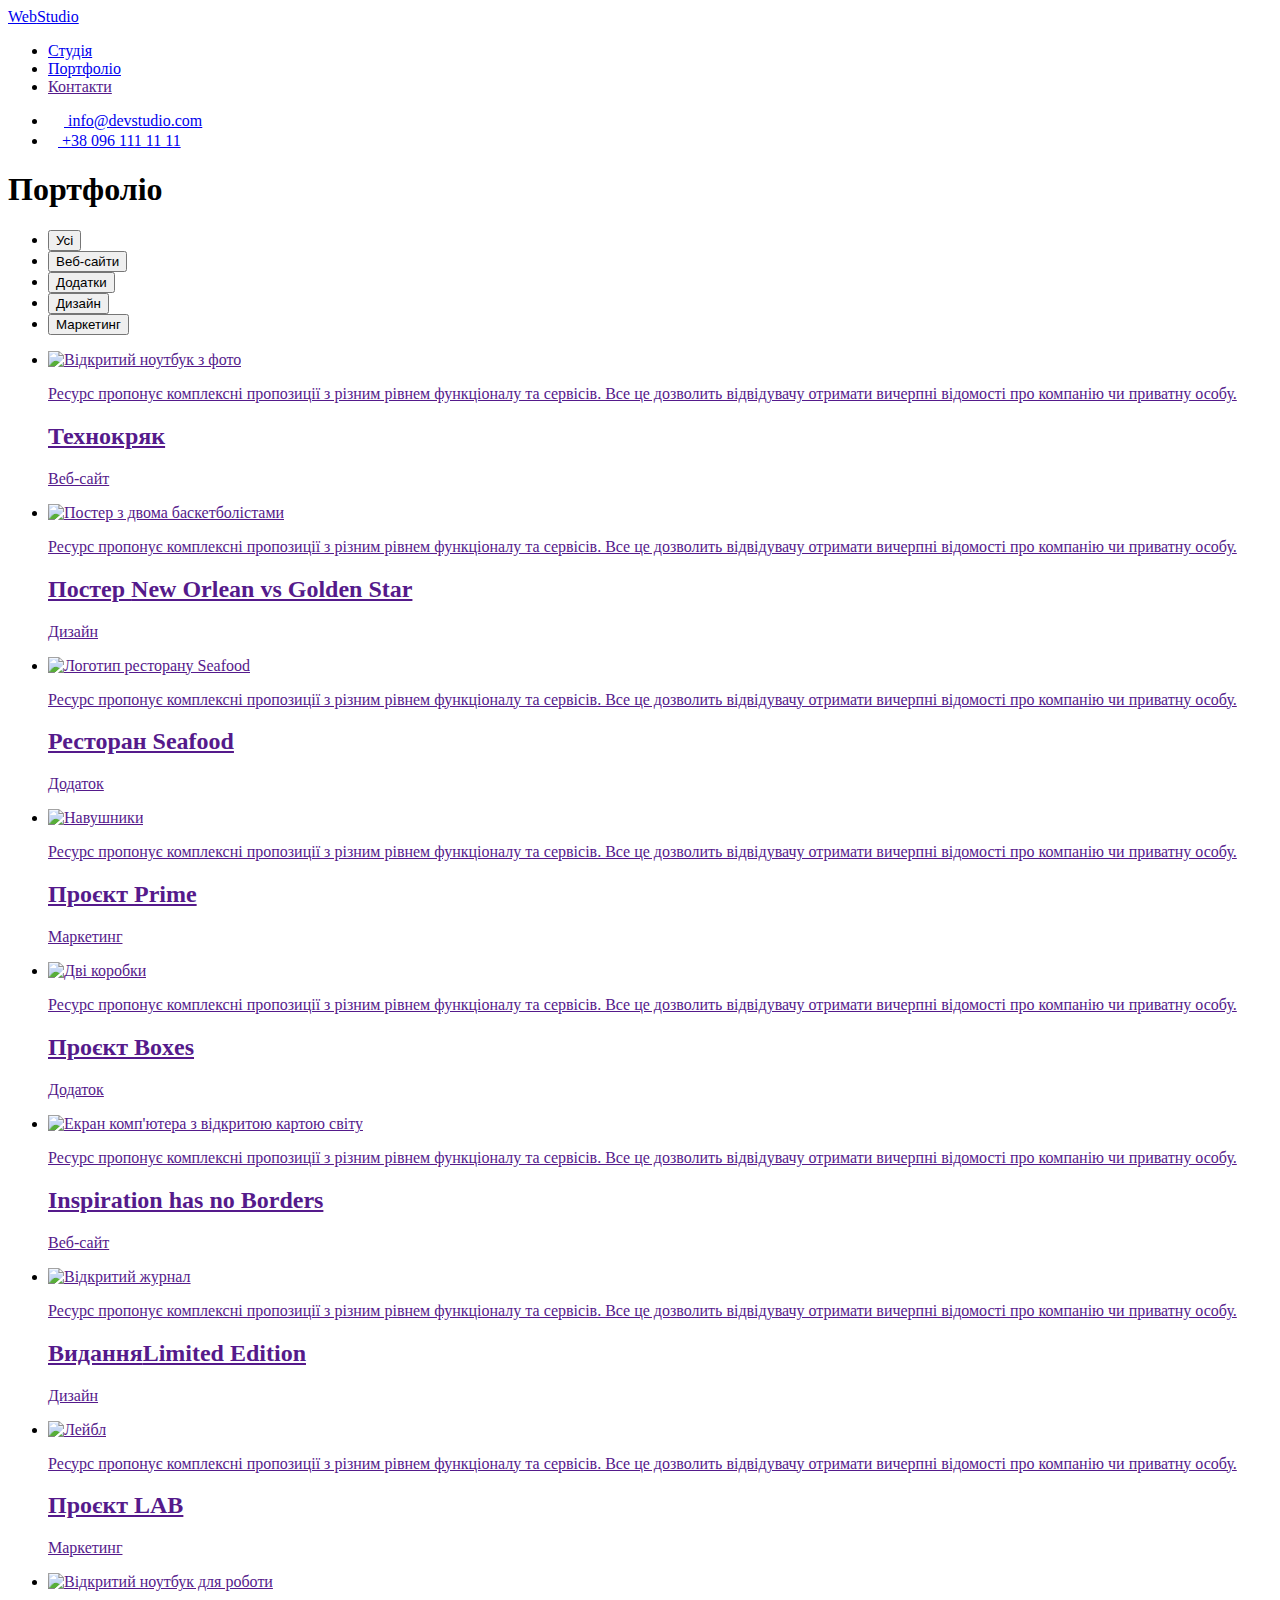
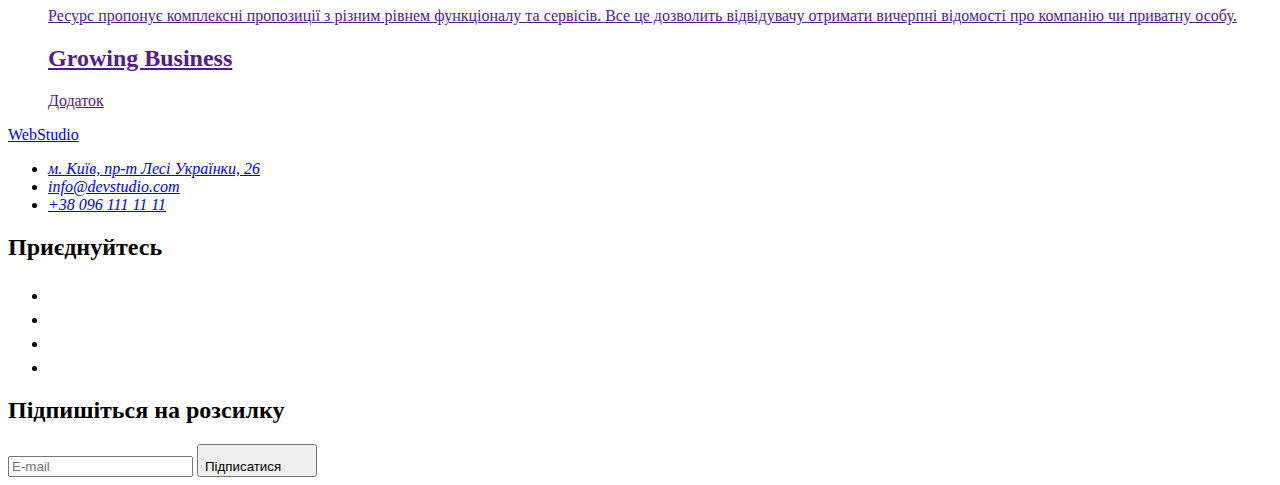
==== portfolio.html @ a8c4c5e9 "Add files via upload" ====
<!DOCTYPE html>
<html lang="uk">
  <head>
    <meta charset="UTF-8" />
    <meta http-equiv="X-UA-Compatible" content="IE=edge" />
    <meta name="viewport" content="width=device-width, initial-scale=1.0" />
    <title>Портфоліо</title>
    <link rel="preconnect" href="https://fonts.googleapis.com" />
    <link rel="preconnect" href="https://fonts.gstatic.com" crossorigin />
    <link
      href="https://fonts.googleapis.com/css2?family=Raleway:wght@700&family=Roboto:wght@400;500;700;900&display=swap"
      rel="stylesheet"
    />
    <link
      rel="stylesheet"
      href="https://cdnjs.cloudflare.com/ajax/libs/modern-normalize/1.1.0/modern-normalize.min.css"
      integrity="sha512-wpPYUAdjBVSE4KJnH1VR1HeZfpl1ub8YT/NKx4PuQ5NmX2tKuGu6U/JRp5y+Y8XG2tV+wKQpNHVUX03MfMFn9Q=="
      crossorigin="anonymous"
      referrerpolicy="no-referrer"
    />
    <link rel="stylesheet" href="./styles/reset.css" />
    <link rel="stylesheet" href="./styles/styles.css" />
  </head>

  <body>
    <header class="header">
      <div class="container">
        <nav class="header-nav">
          <a class="header-logo link" href="./index.html" lang="en">Web<span>Studio</span></a>
          <ul class="nav-list list">
            <li class="nav-item">
              <a class="nav-link link" href="./index.html">Студія</a>
            </li>
            <li class="nav-item">
              <a class="nav-link link current" href="./portfolio.html">Портфоліо</a>
            </li>
            <li class="nav-item"><a class="nav-link link" href="">Контакти</a></li>
          </ul>
        </nav>

        <div class="container-contacts">
          <ul class="header-list-contacts list">
            <li class="header-item-contact">
              <a class="contact-link link" href="mailto:info@devstudio.com"
                ><svg class="header-contact-icon" width="16" height="12">
                  <use href="./images/icons.svg#icon-envelope"></use>
                </svg>
                info@devstudio.com
              </a>
            </li>
            <li class="header-item-contact">
              <a class="contact-link link" href="tel:+380961111111"
                ><svg class="header-contact-icon" width="10" height="16">
                  <use href="./images/icons.svg#icon-smartphone"></use>
                </svg>
                +38 096 111 11 11
              </a>
            </li>
          </ul>
        </div>
      </div>
    </header>

    <main>
      <section class="portfolio section">
        <div class="container">
          <h1 class="visually-hidden">Портфоліо</h1>
          <ul class="filter-list list">
            <li class="filter-item">
              <button class="filter-btn" type="button">Усі</button>
            </li>
            <li class="filter-item">
              <button class="filter-btn" type="button">Веб-сайти</button>
            </li>
            <li class="filter-item">
              <button class="filter-btn" type="button">Додатки</button>
            </li>
            <li class="filter-item">
              <button class="filter-btn" type="button">Дизайн</button>
            </li>
            <li class="filter-item">
              <button class="filter-btn" type="button">Маркетинг</button>
            </li>
          </ul>
          <!------------------------------------ CARDS ---------------------------------------->

          <ul class="portfolio-cards-list list">
            <li class="portfolio-cards-item">
              <a href="" class="portfolio-link">
                <div class="box">
                  <img
                    class="portfolio-cards"
                    src="./images/tehno.jpg"
                    alt="Відкритий ноутбук з фото"
                    width="370"
                    height="294"
                  />
                  <div class="overlay">
                    <p class="box-content">
                      Ресурс пропонує комплексні пропозиції з різним рівнем функціоналу та сервісів.
                      Все це дозволить відвідувачу отримати вичерпні відомості про компанію чи
                      приватну особу.
                    </p>
                  </div>
                </div>
                <div class="cards-content">
                  <h2 class="portfolio-cards-title">Технокряк</h2>
                  <p class="portfolio-cards-text">Веб-сайт</p>
                </div>
              </a>
            </li>

            <li class="portfolio-cards-item">
              <a href="" class="portfolio-link">
                <div class="box">
                  <img
                  class="portfolio-cards"
                  src="./images/poster.jpg"
                  alt="Постер з двома  баскетболістами"
                  width="370"
                  height="294"
                />
                  <div class="overlay">
                    <p class="box-content">
                      Ресурс пропонує комплексні пропозиції з різним рівнем функціоналу та сервісів.
                      Все це дозволить відвідувачу отримати вичерпні відомості про компанію чи
                      приватну особу.
                    </p>
                  </div>
                </div>
                <div class="cards-content">
                  <h2 class="portfolio-cards-title">
                    Постер <span lang="en">New Orlean vs Golden Star</span>
                  </h2>
                  <p class="portfolio-cards-text">Дизайн</p>
                </div>
              </a>
            </li>

            <li class="portfolio-cards-item">
              <a href="" class="portfolio-link">
                <div class="box">
                <img
                  class="portfolio-cards"
                  src="./images/seafood.jpg"
                  alt="Логотип ресторану Seafood"
                  width="370"
                  height="294"
                />
                  <div class="overlay">
                    <p class="box-content">
                      Ресурс пропонує комплексні пропозиції з різним рівнем функціоналу та сервісів.
                      Все це дозволить відвідувачу отримати вичерпні відомості про компанію чи
                      приватну особу.
                    </p>
                  </div>
                </div>
                <div class="cards-content">
                  <h2 class="portfolio-cards-title">Ресторан Seafood</h2>
                  <p class="portfolio-cards-text">Додаток</p>
                </div>
              </a>
            </li>

            <li class="portfolio-cards-item">
              <a href="" class="portfolio-link">
                <div class="box">
                <img
                  class="portfolio-cards"
                  src="./images/project_prime.jpg"
                  alt="Навушники"
                  width="370"
                  height="294"
                />
                  <div class="overlay">
                    <p class="box-content">
                      Ресурс пропонує комплексні пропозиції з різним рівнем функціоналу та сервісів.
                      Все це дозволить відвідувачу отримати вичерпні відомості про компанію чи
                      приватну особу.
                    </p>
                  </div>
                </div>
                <div class="cards-content">
                  <h2 class="portfolio-cards-title">Проєкт <span lang="en">Prime</span></h2>
                  <p class="portfolio-cards-text">Маркетинг</p>
                </div>
              </a>
            </li>

            <li class="portfolio-cards-item">
              <a href="" class="portfolio-link">
                <div class="box">
                <img
                  class="portfolio-cards"
                  src="./images/project_boxes.jpg"
                  alt="Дві коробки"
                  width="370"
                  height="294"
                />
                  <div class="overlay">
                    <p class="box-content">
                      Ресурс пропонує комплексні пропозиції з різним рівнем функціоналу та сервісів.
                      Все це дозволить відвідувачу отримати вичерпні відомості про компанію чи
                      приватну особу.
                    </p>
                  </div>
                </div>
                <div class="cards-content">
                  <h2 class="portfolio-cards-title">Проєкт <span lang="en">Boxes</span></h2>
                  <p class="portfolio-cards-text">Додаток</p>
                </div>
              </a>
            </li>

            <li class="portfolio-cards-item">
              <a href="" class="portfolio-link">
                <div class="box">
                <img
                  class="portfolio-cards"
                  src="./images/inspiration_has_no_borders.jpg"
                  alt="Екран комп'ютера з відкритою картою світу"
                  width="370"
                  height="294"
                />
                  <div class="overlay">
                    <p class="box-content">
                      Ресурс пропонує комплексні пропозиції з різним рівнем функціоналу та сервісів.
                      Все це дозволить відвідувачу отримати вичерпні відомості про компанію чи
                      приватну особу.
                    </p>
                  </div>
                </div>
                <div class="cards-content">
                  <h2 class="portfolio-cards-title" lang="en">Inspiration has no Borders</h2>
                  <p class="portfolio-cards-text">Веб-сайт</p>
                </div>
              </a>
            </li>

            <li class="portfolio-cards-item">
              <a href="" class="portfolio-link">
                <div class="box">
                  <img
                  class="portfolio-cards"
                  src="./images/limited_edition.jpg"
                  alt="Відкритий журнал"
                  width="370"
                  height="294"
                />
                  <div class="overlay">
                    <p class="box-content">
                      Ресурс пропонує комплексні пропозиції з різним рівнем функціоналу та сервісів.
                      Все це дозволить відвідувачу отримати вичерпні відомості про компанію чи
                      приватну особу.
                    </p>
                  </div>
                </div>
                <div class="cards-content">
                  <h2 class="portfolio-cards-title">
                    Видання<span lang="en">Limited Edition</span>
                  </h2>
                  <p class="portfolio-cards-text">Дизайн</p>
                </div>
              </a>
            </li>

            <li class="portfolio-cards-item">
              <a href="" class="portfolio-link">
                <div class="box">
                  <img
                  class="portfolio-cards"
                  src="./images/project_lab.jpg"
                  alt="Лейбл"
                  width="370"
                  height="294"
                />
                  <div class="overlay">
                    <p class="box-content">
                      Ресурс пропонує комплексні пропозиції з різним рівнем функціоналу та сервісів.
                      Все це дозволить відвідувачу отримати вичерпні відомості про компанію чи
                      приватну особу.
                    </p>
                  </div>
                </div>
                <div class="cards-content">
                  <h2 class="portfolio-cards-title">Проєкт <span lang="en">LAB</span></h2>
                  <p class="portfolio-cards-text">Маркетинг</p>
                </div>
              </a>
            </li>

            <li class="portfolio-cards-item">
              <a href="" class="portfolio-link">
                <div class="box">
                  <img
                  class="portfolio-cards"
                  src="./images/growing_business.jpg"
                  alt="Відкритий ноутбук для роботи"
                  width="370"
                  height="294"
                />
                  <div class="overlay">
                    <p class="box-content">
                      Ресурс пропонує комплексні пропозиції з різним рівнем функціоналу та сервісів.
                      Все це дозволить відвідувачу отримати вичерпні відомості про компанію чи
                      приватну особу.
                    </p>
                  </div>
                </div>
                <div class="cards-content">
                  <h2 class="portfolio-cards-title" lang="en">Growing Business</h2>
                  <p class="portfolio-cards-text">Додаток</p>
                </div>
              </a>
            </li>
          </ul>
        </div>
      </section>
    </main>
    <!-------------------------------------FOOTER------------------------------------>
    <footer class="footer">
      <div class="container">
        <div class="fotter-logo-address">
          <a class="footer-logo link" href="./index.html" lang="en">Web<span>Studio</span></a>
          <address class="footer-address">
            <ul class="footer-list list">
              <li class="footer-item">
                <a
                  class="footer-contacts address link"
                  href="https://goo.gl/maps/wyJTzhb1imPKWZ4C6"
                  target="_blank"
                  rel="noreferrer noopener nofollow"
                >
                  м. Київ, пр-т Лесі Українки, 26</a
                >
              </li>

              <li class="footer-item">
                <a class="footer-contacts link" href="mailto:info@devstudio.com"
                  >info@devstudio.com</a
                >
              </li>
              <li class="footer-item">
                <a class="footer-contacts link" href="tel:+380961111111">+38 096 111 11 11</a>
              </li>
            </ul>
          </address>
        </div>

        <div class="social">
          <h2 class="footer-soc-title section-title">Приєднуйтесь</h2>
          <ul class="footer-soc-list list">
            <li class="footer-soc-item">
              <a href="" class="footer-soc-link">
                <svg class="footer-soc-icon" width="20" height="20">
                  <use href="./images/icons.svg#icon-instagram"></use>
                </svg>
              </a>
            </li>
            <li class="footer-soc-item">
              <a href="" class="footer-soc-link">
                <svg class="footer-soc-icon" width="20" height="20">
                  <use href="./images/icons.svg#icon-twitter"></use>
                </svg>
              </a>
            </li>
            <li class="footer-soc-item">
              <a href="" class="footer-soc-link">
                <svg class="footer-soc-icon" width="20" height="20">
                  <use href="./images/icons.svg#icon-facebook"></use>
                </svg>
              </a>
            </li>
            <li class="footer-soc-item">
              <a href="" class="footer-soc-link">
                <svg class="footer-soc-icon" width="20" height="20">
                  <use href="./images/icons.svg#icon-linkedin"></use>
                </svg>
              </a>
            </li>
          </ul>
        </div>

        <div class="subscribe">
          <h2 class="subscribe-title">Підпишіться на розсилку</h2>
          <form class="subscribe-form">
            <label class="subscribe-label">
              <input
                type="email"
                class="subscribe-input"
                placeholder="E-mail"
                name="user-mail"
                required
              />
            </label>
            <button type="submit" class="subscribe-btn btn hero-btn">
              Підписатися
              <svg class="subscribe-icon" width="24" height="24">
                <use href="./images/icons.svg#icon-icon-send"></use>
              </svg>
            </button>
          </form>
        </div>
      </div>
    </footer>
  </body>
</html>
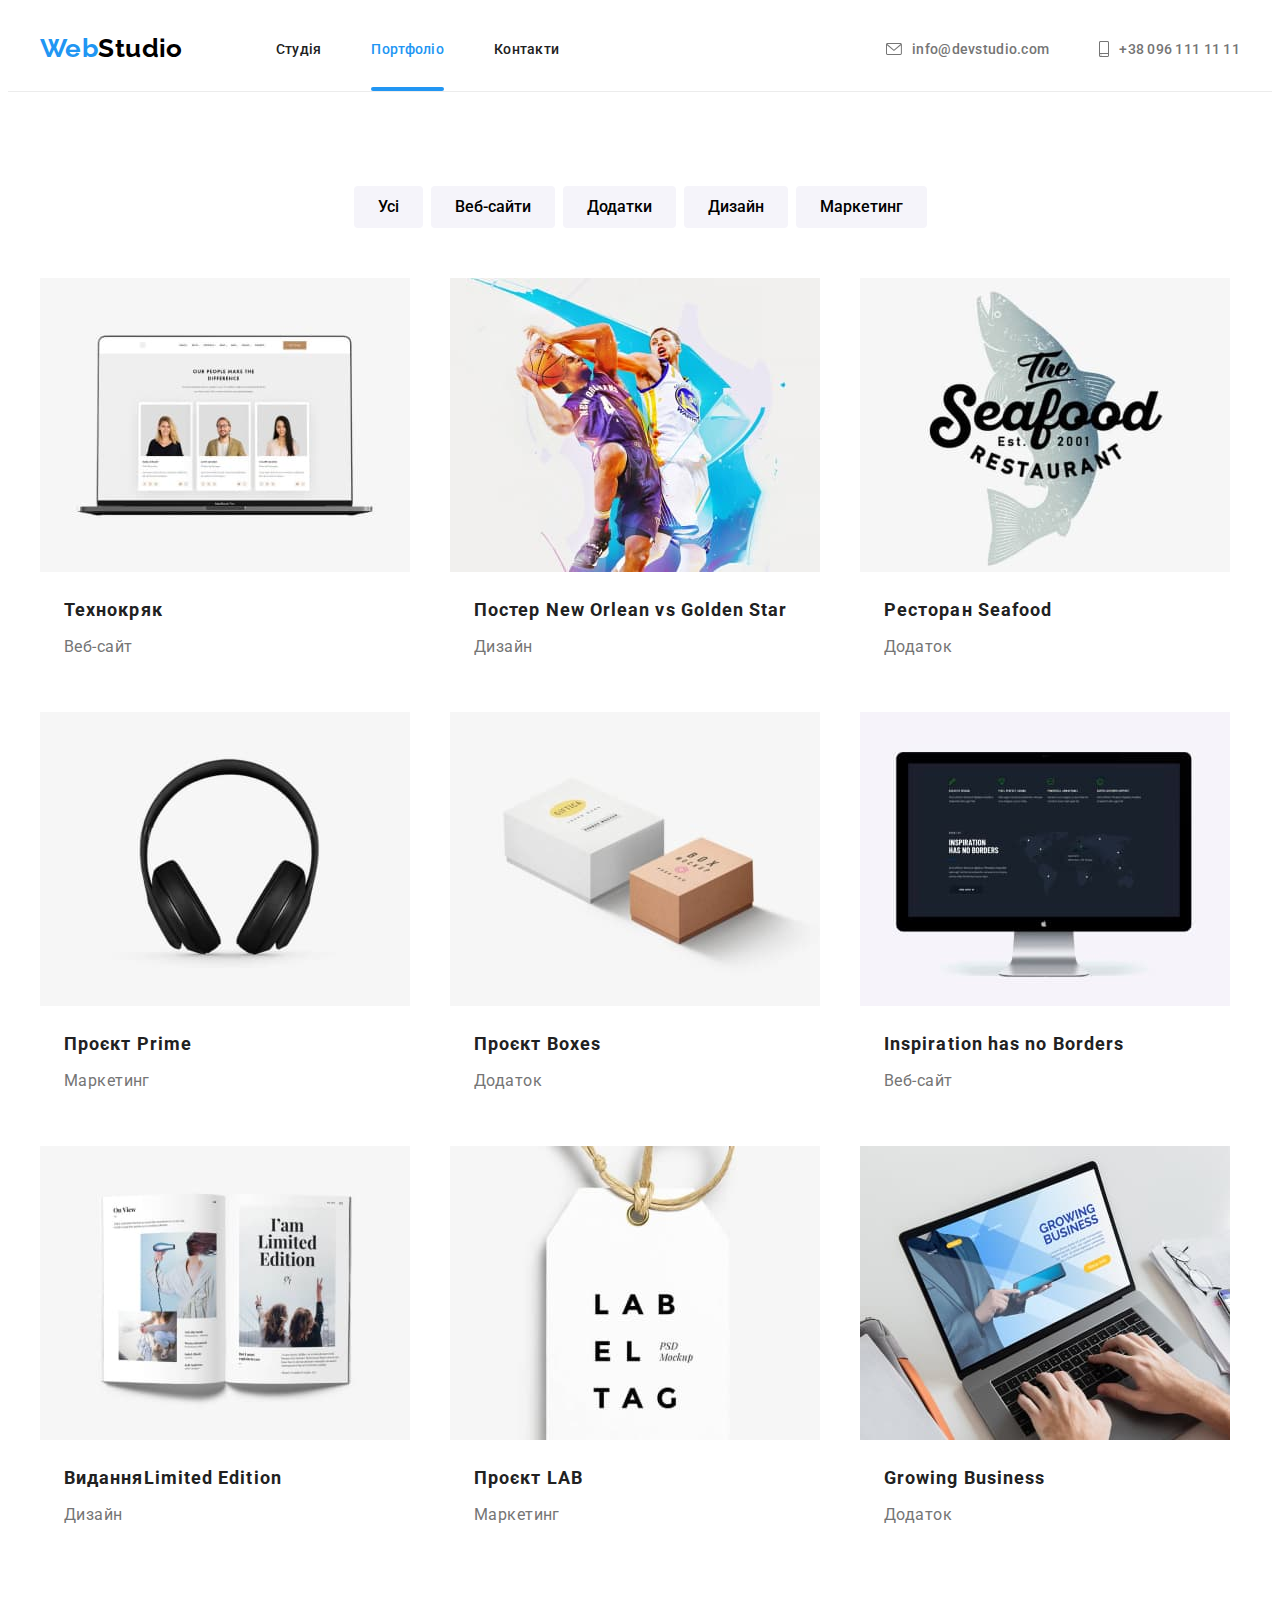
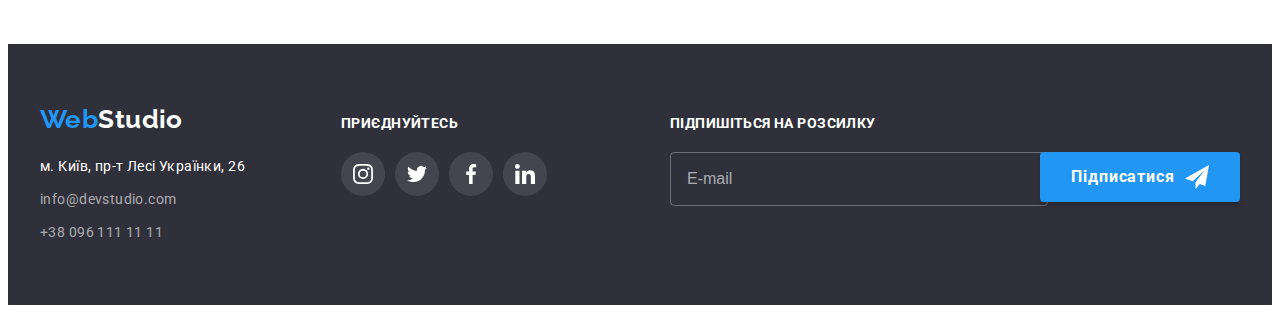
==== commit efca09b5: "add partials" ====
--- a/portfolio.html
+++ b/portfolio.html
@@ -18,8 +18,8 @@
       crossorigin="anonymous"
       referrerpolicy="no-referrer"
     />
-    <link rel="stylesheet" href="./styles/reset.css" />
-    <link rel="stylesheet" href="./styles/styles.css" />
+    <link rel="stylesheet" href="./css/main.min.css">
+
   </head>
 
   <body>
--- a/css/main.min.css
+++ b/css/main.min.css
@@ -0,0 +1 @@
+:root{--main-color: #212121;--main-background-color: #ffffff;--text-color: #757575;--hero-color: #ffffff;--hero-btn-activ-background-color: #188ce8;--active-link-color: #2196f3;--active-btn-color: #ffffff;--active-btn-background-color: #2196f3;--logo-color: #2196f3;--studio-header-color: #000000;--studio-footer-color: #ffffff;--footer-link-color: rgba(255, 255, 255, 0.6);--logo-font: "Raleway", sans-serif;--hero-footer-background-color: #2f303a;--border-color: #ececec;--team-background-color: #f5f4fa;--clients-background-color: #f5f5f5;--active-icon-background-color: #d9d9d9;--gap: 30px;--icon-fill: #afb1b8;--footer-icon-fill: #ffffff}h1,h2,h3,h4,h5,h6,p,ul{margin:0;padding-left:0}img{display:block;max-width:100%;height:auto}.list{list-style:none}.link{text-decoration:none}.link:hover,.link:focus{color:var(--active-link-color)}.btn{display:block;font-family:inherit;cursor:pointer}.btn:hover,.btn:focus,.btn:active{color:var(--active-btn-color);background-color:var(--active-btn-background-color)}.section-title{margin-bottom:50px;text-align:center;font-size:36px;line-height:1.16}.section{padding:94px 0}.visually-hidden{position:absolute;white-space:nowrap;width:1px;height:1px;overflow:hidden;border:0;padding:0;clip:rect(0 0 0 0);-webkit-clip-path:inset(50%);clip-path:inset(50%);margin:-1px}.container{width:1200px;padding:0 15px;margin:0 auto}.label{position:absolute;bottom:0;width:100%;padding:27px 0;font-weight:700;line-height:1.14;text-align:center;text-transform:uppercase;color:#fff;background-color:rgba(47,48,58,.8)}.overlay{position:absolute;padding:63px 24px;top:0;left:0;width:100%;height:100%;background-color:rgba(33,150,243,.9);transform:translatey(101%);transition:transform 250ms cubic-bezier(0.4, 0, 0.2, 1)}body{font-family:"Roboto",sans-serif;font-size:14px;letter-spacing:.03em;color:var(--main-color);background-color:var(--main-background-color)}.header-logo{font-family:var(--logo-font);font-weight:700;font-size:26px;line-height:1.19;margin-right:93px;padding-top:24px;padding-bottom:25px;color:var(--logo-color)}.header-logo>span{color:var(--studio-header-color)}.header{border-bottom:1px solid var(--border-color)}.nav-item .current::after{content:"";display:block;position:absolute;width:100%;bottom:-2px;border-bottom:4px solid var(--active-link-color);border-radius:2px}.header>.container{display:flex;align-items:center}.nav-item{padding:32px 0}.header-nav{display:flex;align-items:center}.nav-list,.header-list-contacts{display:flex;align-items:center;gap:50px}.contact-link{display:flex;align-items:center;justify-content:center;gap:10px;color:var(--text-color)}.nav-link{color:var(--main-color)}.header-contact-icon{fill:currentColor}.container-contacts{display:flex;align-items:center;margin-left:auto}.nav-link,.contact-link{position:relative;padding:32px 0;font-weight:500;line-height:1.33;letter-spacing:.02em;transition:color 250ms cubic-bezier(0.4, 0, 0.2, 1)}.current{color:var(--active-link-color)}.hero{padding:200px 0;margin:0 auto;max-width:1600px;background-color:var(--hero-footer-background-color);background-image:linear-gradient(rgba(47, 48, 58, 0.4), rgba(47, 48, 58, 0.4)),url(../images/hero.jpg);background-repeat:no-repeat;background-position:center;background-size:cover}.hero-title{text-align:center;margin:0 auto;margin-bottom:30px;max-width:696px;color:var(--hero-color);font-weight:900;font-size:44px;line-height:1.36;letter-spacing:.06em;text-transform:uppercase}.hero-btn{margin:0 auto;min-width:216px;height:50px;font-weight:700;font-size:16px;line-height:1.88;letter-spacing:.06em;border-radius:4px;border:none;color:var(--hero-color);background-color:var(--active-btn-background-color);box-shadow:0px 4px 4px rgba(0,0,0,.15);transition:background-color 250ms cubic-bezier(0.4, 0, 0.2, 1),color 250ms cubic-bezier(0.4, 0, 0.2, 1)}.hero-btn:hover,.hero-btn:focus,.hero-btn:active{background-color:var(--hero-btn-activ-background-color)}.backdrop{position:fixed;padding:40px;top:0;left:0;width:100%;height:100%;background-color:rgba(0,0,0,.2);transition:opacity 250ms cubic-bezier(0.4, 0, 0.2, 1),visibility 250ms cubic-bezier(0.4, 0, 0.2, 1)}.backdrop.is-hidden{opacity:0;visibility:hidden;pointer-events:none}.modal{position:absolute;padding:40px;top:50%;left:50%;transform:translate(-50%, -50%);width:528px;height:581px;background-color:var(--main-background-color);box-shadow:0px 1px 3px rgba(0,0,0,.12),0px 1px 1px rgba(0,0,0,.14),0px 2px 1px rgba(0,0,0,.2);border-radius:4px;transform:translate(-50%, -50%) scaley(1);transition:transform 250ms cubic-bezier(0.4, 0, 0.2, 1)}.backdrop.is-hidden .modal{transform:translate(-50%, -50%) scaley(0);transition:transform 250ms cubic-bezier(0.4, 0, 0.2, 1)}.modal-close-btn{position:absolute;display:flex;align-items:center;justify-content:center;padding:0;top:8px;right:8px;width:30px;height:30px;color:var(--studio-header-color);background-color:var(--hero-color);border:1px solid rgba(0,0,0,.1);border-radius:50%;outline:rgba(0,0,0,0);transition:color 250ms cubic-bezier(0.4, 0, 0.2, 1),border 250ms cubic-bezier(0.4, 0, 0.2, 1);cursor:pointer}.modal-close-btn:focus{color:var(--active-btn-background-color);border-color:var(--active-btn-background-color)}.icon-close{fill:currentColor}.modal-title{margin-bottom:12px;text-align:center;font-weight:700;font-size:20px;line-height:1.15}.modal-item:not(:last-child){margin-bottom:10px}.modal-text{display:block;margin-bottom:4px;font-size:12px;line-height:1.16;letter-spacing:.01em;color:var(--text-color)}.modal-input,.modal-comment{display:block;width:100%;height:40px;font-size:12px;line-height:1.16;letter-spacing:.01em;color:var(--main-color);border:1px solid rgba(33,33,33,.2);border-radius:4px;outline:rgba(0,0,0,0);transition:border 250ms cubic-bezier(0.4, 0, 0.2, 1)}.modal-input{padding-left:42px}.input-wrap{position:relative}.modal-input:focus,.modal-comment:focus{border:1px solid var(--active-link-color)}.modal-input:focus+.icon-input{fill:var(--active-link-color)}.icon-input{position:absolute;top:50%;left:12px;transform:translatey(-50%);transition:fill 250ms cubic-bezier(0.4, 0, 0.2, 1)}.comment{margin-bottom:20px}.modal-comment{padding:12px 16px;resize:none;height:120px}.modal-comment::-moz-placeholder{font-size:12px;line-height:1.16;letter-spacing:.01em;color:rgba(117,117,117,.5)}.modal-comment:-ms-input-placeholder{font-size:12px;line-height:1.16;letter-spacing:.01em;color:rgba(117,117,117,.5)}.modal-comment::placeholder{font-size:12px;line-height:1.16;letter-spacing:.01em;color:rgba(117,117,117,.5)}.agreement{padding-left:5px;color:var(--active-link-color);transition:color 250ms cubic-bezier(0.4, 0, 0.2, 1)}.agreement:focus{color:var(--hero-btn-activ-background-color);outline-color:var(--active-link-color)}.checkbox-text{display:flex;justify-content:center;align-items:center;line-height:1.71;color:var(--text-color);cursor:pointer}.checkbox-text>span{display:flex;justify-content:center;align-items:center;margin-right:7px;width:16px;height:15px;border:2px solid var(--main-color);border-radius:3px;fill:rgba(0,0,0,0);transition:border 250ms cubic-bezier(0.4, 0, 0.2, 1),fill 250ms cubic-bezier(0.4, 0, 0.2, 1)}.checkbox-input:checked+.checkbox-text>span{background-color:var(--active-btn-background-color);border-color:rgba(0,0,0,0);fill:var(--active-btn-color)}.checkbox-input:focus+.checkbox-text>span{border-color:var(--active-btn-background-color)}.modal-btn{margin-top:30px;min-width:200px;outline:rgba(0,0,0,0)}.features-title{margin-bottom:10px;margin-top:30px;font-size:14px;line-height:1.33;text-transform:uppercase}.features-list,.team-list{display:flex;justify-content:center;gap:30px}.features-item{max-width:270px}.features-icon{display:flex;align-items:center;justify-content:center;height:120px;background-color:var(--team-background-color);border-radius:4px}.icon{width:70px;height:70px}.features-text{line-height:1.71;color:var(--text-color)}.gallery.section{padding-top:0}.gallery-list{display:flex;gap:30px}.gallery-item{position:relative}.label{position:absolute;bottom:0;width:100%;padding:27px 0;font-weight:700;line-height:1.14;text-align:center;text-transform:uppercase;color:#fff;background-color:rgba(47,48,58,.8)}.team{background-color:var(--team-background-color)}.team-item{background-color:var(--main-background-color);box-shadow:0px 1px 3px rgba(0,0,0,.12),0px 1px 1px rgba(0,0,0,.14),0px 2px 1px rgba(0,0,0,.2);border-radius:0px 0px 4px 4px}.team-content{padding:30px 0}.team-name{text-align:center;margin-bottom:10px;font-weight:500;font-size:16px;line-height:1.18}.team-item-text{text-align:center;margin-bottom:16px;font-size:16px;line-height:1.18;color:var(--text-color)}.team-soc-list,.clients-list,.footer-soc-list{display:flex;align-items:center;justify-content:center;gap:10px}.team-soc-item{width:44px;height:44px}.team-soc-link,.clients-link,.footer-soc-link{display:flex;align-items:center;justify-content:center;width:100%;height:100%;border-radius:50%;color:var(--icon-fill);transition:color 250ms cubic-bezier(0.4, 0, 0.2, 1),background-color 250ms cubic-bezier(0.4, 0, 0.2, 1)}.team-soc-icon{fill:currentColor}.team-soc-link:hover,.team-soc-link:focus{color:var(--active-btn-color);background-color:var(--active-btn-background-color)}.clients-list{gap:var(--gap)}.clients-items{width:calc((100% - 150px)/6);height:92px}.clients-link{width:100%;height:100%;border:1px solid var(--icon-fill);border-radius:4px;color:var(--icon-fill);transition:border-color 250ms cubic-bezier(0.4, 0, 0.2, 1),color 250ms cubic-bezier(0.4, 0, 0.2, 1)}.clients-icon,.footer-soc-icon{fill:currentColor}.clients-link:hover,.clients-link:focus{color:var(--active-link-color);border-color:var(--active-link-color)}.footer-logo{color:var(--logo-color);font-family:var(--logo-font);font-weight:700;font-size:26px;line-height:1.19}.footer-logo>span{color:var(--studio-footer-color)}.footer{padding:60px 0;background-color:var(--hero-footer-background-color)}.footer>.container{display:flex;justify-content:center;align-items:baseline;gap:70px}.footer-address{margin-top:20px;margin-left:auto;min-width:231px}.footer-item:not(:last-child){margin-bottom:9px}.footer-contacts{font-style:normal;line-height:1.71;color:rgba(255,255,255,.6);transition:color 250ms cubic-bezier(0.4, 0, 0.2, 1)}.address,.social{color:var(--studio-footer-color)}.footer-soc-title,.subscribe-title{text-align:start;margin-bottom:20px;font-size:14px;line-height:1.14;text-transform:uppercase}.footer-soc-list{gap:10px}.footer-soc-item{width:44px;height:44px}.footer-soc-link{width:100%;height:100%;color:var(--footer-icon-fill);background-color:rgba(255,255,255,.1);transition:background-color 250ms cubic-bezier(0.4, 0, 0.2, 1)}.footer-soc-link:hover,.footer-soc-link:focus{background-color:var(--active-btn-background-color)}.footer-soc-icon{width:20px;height:20px}.subscribe{margin-left:auto;color:var(--studio-footer-color)}.subscribe-form{display:flex;gap:12px}.subscribe-label{width:358px;height:50px}.subscribe-input{padding-left:16px;width:100%;height:100%;font-size:16px;line-height:1.25;color:var(--studio-footer-color);outline:rgba(0,0,0,0);background-color:rgba(33,150,243,0);border:1px solid rgba(255,255,255,.3);border-radius:4px}.subscribe-input::-moz-placeholder{font-size:16px;line-height:1.25;color:rgba(255,255,255,.6)}.subscribe-input:-ms-input-placeholder{font-size:16px;line-height:1.25;color:rgba(255,255,255,.6)}.subscribe-input::placeholder{font-size:16px;line-height:1.25;color:rgba(255,255,255,.6)}.subscribe-btn{display:flex;justify-content:center;align-items:center;gap:10px;min-width:200px}.filter-list{display:flex;justify-content:center;margin:0 auto;margin-bottom:50px;gap:8px}.filter-btn{display:block;text-align:center;padding:6px 22px;border-radius:4px;border-color:rgba(0,0,0,0);font-family:inherit;font-weight:500;font-size:16px;line-height:1.62;background-color:#f5f4fa;cursor:pointer;transition:color 250ms cubic-bezier(0.4, 0, 0.2, 1),background-color 250ms cubic-bezier(0.4, 0, 0.2, 1),box-shadow 250ms cubic-bezier(0.4, 0, 0.2, 1)}.filter-btn:hover,.filter-btn:focus{background-color:var(--active-btn-background-color);color:var(--active-btn-color);box-shadow:0px 3px 1px rgba(0,0,0,.1),0px 1px 2px rgba(0,0,0,.08),0px 2px 2px rgba(0,0,0,.12)}.portfolio-link{display:block;margin:0;text-decoration:none;transition:box-shadow 250ms cubic-bezier(0.4, 0, 0.2, 1)}.portfolio-link:hover,.portfolio-link:focus{box-shadow:0px 1px 1px rgba(0,0,0,.12),0px 4px 4px rgba(0,0,0,.06),1px 4px 6px rgba(0,0,0,.16)}.portfolio-cards-list{display:flex;flex-wrap:wrap;justify-content:center;margin-top:calc(-1*var(--gap));margin-left:calc(-1*var(--gap))}.portfolio-cards-title{margin-bottom:4px;color:var(--main-color);font-size:18px;line-height:2;letter-spacing:.06em}.portfolio-cards-item{margin-top:var(--gap);margin-left:var(--gap);flex-basis:calc(33.3333333333% - var(--gap))}.box{position:relative;overflow:hidden;width:370px;height:294px}.box:hover .overlay{transform:translateX(0)}.box-content{font-size:18px;line-height:1.56;color:#fff}.cards-content{padding:20px 24px;border:0,1px solid #eee,1px solid #eee,1px solid #eee}.portfolio-cards-text{color:var(--text-color);font-size:16px;line-height:1.88}/*# sourceMappingURL=main.min.css.map */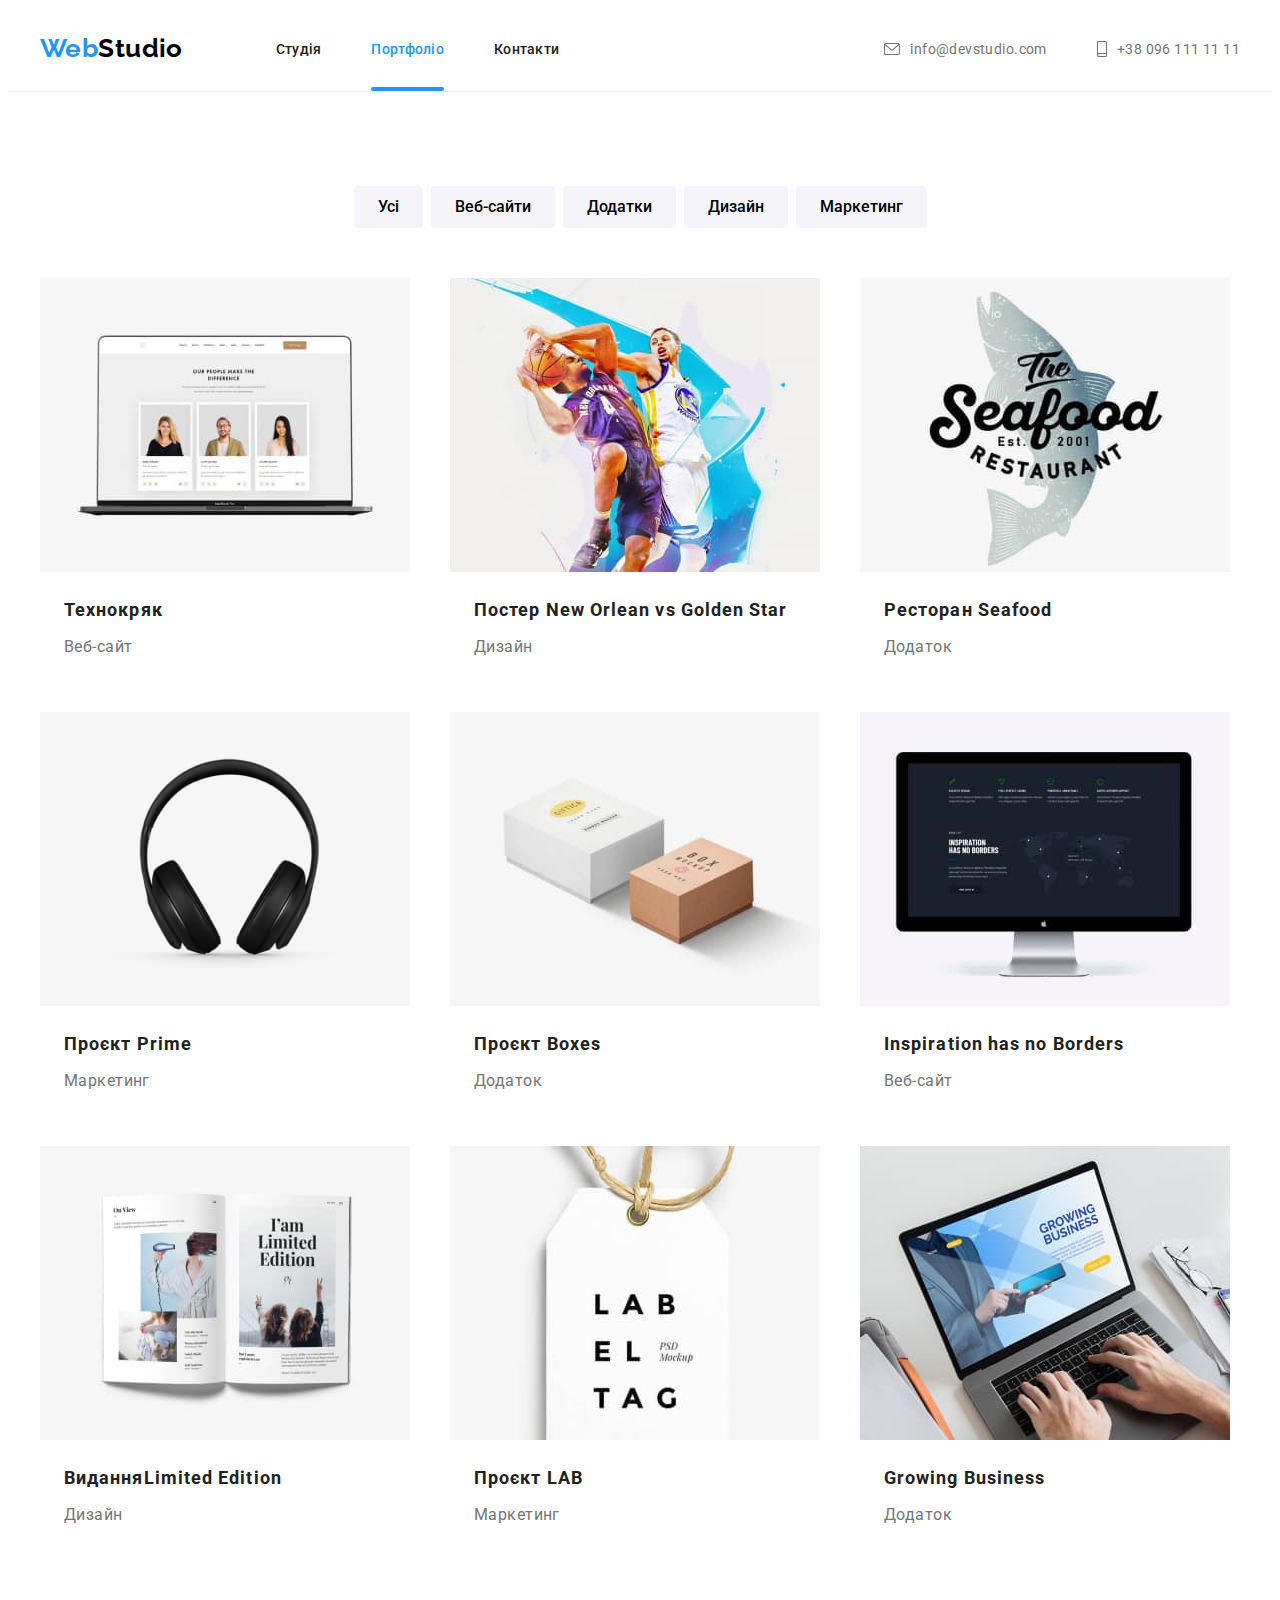
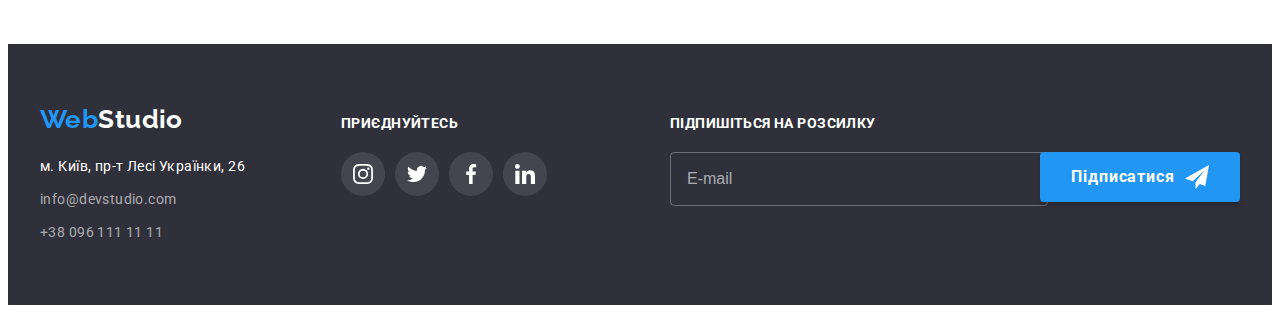
==== commit 0689d879: "organized scss" ====
--- a/portfolio.html
+++ b/portfolio.html
@@ -38,11 +38,11 @@
           </ul>
         </nav>
 
-        <div class="container-contacts">
+        <div class="header-contacts">
           <ul class="header-list-contacts list">
             <li class="header-item-contact">
               <a class="contact-link link" href="mailto:info@devstudio.com"
-                ><svg class="header-contact-icon" width="16" height="12">
+                ><svg class="contact-link-icon" width="16" height="12">
                   <use href="./images/icons.svg#icon-envelope"></use>
                 </svg>
                 info@devstudio.com
@@ -50,7 +50,7 @@
             </li>
             <li class="header-item-contact">
               <a class="contact-link link" href="tel:+380961111111"
-                ><svg class="header-contact-icon" width="10" height="16">
+                ><svg class="contact-link-icon" width="10" height="16">
                   <use href="./images/icons.svg#icon-smartphone"></use>
                 </svg>
                 +38 096 111 11 11
@@ -104,7 +104,7 @@
                   </div>
                 </div>
                 <div class="cards-content">
-                  <h2 class="portfolio-cards-title">Технокряк</h2>
+                  <h2 class="cards-title">Технокряк</h2>
                   <p class="portfolio-cards-text">Веб-сайт</p>
                 </div>
               </a>
@@ -129,7 +129,7 @@
                   </div>
                 </div>
                 <div class="cards-content">
-                  <h2 class="portfolio-cards-title">
+                  <h2 class="cards-title">
                     Постер <span lang="en">New Orlean vs Golden Star</span>
                   </h2>
                   <p class="portfolio-cards-text">Дизайн</p>
@@ -156,7 +156,7 @@
                   </div>
                 </div>
                 <div class="cards-content">
-                  <h2 class="portfolio-cards-title">Ресторан Seafood</h2>
+                  <h2 class="cards-title">Ресторан Seafood</h2>
                   <p class="portfolio-cards-text">Додаток</p>
                 </div>
               </a>
@@ -181,7 +181,7 @@
                   </div>
                 </div>
                 <div class="cards-content">
-                  <h2 class="portfolio-cards-title">Проєкт <span lang="en">Prime</span></h2>
+                  <h2 class="cards-title">Проєкт <span lang="en">Prime</span></h2>
                   <p class="portfolio-cards-text">Маркетинг</p>
                 </div>
               </a>
@@ -206,7 +206,7 @@
                   </div>
                 </div>
                 <div class="cards-content">
-                  <h2 class="portfolio-cards-title">Проєкт <span lang="en">Boxes</span></h2>
+                  <h2 class="cards-title">Проєкт <span lang="en">Boxes</span></h2>
                   <p class="portfolio-cards-text">Додаток</p>
                 </div>
               </a>
@@ -231,7 +231,7 @@
                   </div>
                 </div>
                 <div class="cards-content">
-                  <h2 class="portfolio-cards-title" lang="en">Inspiration has no Borders</h2>
+                  <h2 class="cards-title" lang="en">Inspiration has no Borders</h2>
                   <p class="portfolio-cards-text">Веб-сайт</p>
                 </div>
               </a>
@@ -256,7 +256,7 @@
                   </div>
                 </div>
                 <div class="cards-content">
-                  <h2 class="portfolio-cards-title">
+                  <h2 class="cards-title">
                     Видання<span lang="en">Limited Edition</span>
                   </h2>
                   <p class="portfolio-cards-text">Дизайн</p>
@@ -283,7 +283,7 @@
                   </div>
                 </div>
                 <div class="cards-content">
-                  <h2 class="portfolio-cards-title">Проєкт <span lang="en">LAB</span></h2>
+                  <h2 class="cards-title">Проєкт <span lang="en">LAB</span></h2>
                   <p class="portfolio-cards-text">Маркетинг</p>
                 </div>
               </a>
@@ -308,7 +308,7 @@
                   </div>
                 </div>
                 <div class="cards-content">
-                  <h2 class="portfolio-cards-title" lang="en">Growing Business</h2>
+                  <h2 class="cards-title" lang="en">Growing Business</h2>
                   <p class="portfolio-cards-text">Додаток</p>
                 </div>
               </a>
@@ -393,7 +393,7 @@
                 required
               />
             </label>
-            <button type="submit" class="subscribe-btn btn hero-btn">
+            <button type="submit" class="subscribe-btn">
               Підписатися
               <svg class="subscribe-icon" width="24" height="24">
                 <use href="./images/icons.svg#icon-icon-send"></use>
--- a/css/main.min.css
+++ b/css/main.min.css
@@ -1 +1 @@
-:root{--main-color: #212121;--main-background-color: #ffffff;--text-color: #757575;--hero-color: #ffffff;--hero-btn-activ-background-color: #188ce8;--active-link-color: #2196f3;--active-btn-color: #ffffff;--active-btn-background-color: #2196f3;--logo-color: #2196f3;--studio-header-color: #000000;--studio-footer-color: #ffffff;--footer-link-color: rgba(255, 255, 255, 0.6);--logo-font: "Raleway", sans-serif;--hero-footer-background-color: #2f303a;--border-color: #ececec;--team-background-color: #f5f4fa;--clients-background-color: #f5f5f5;--active-icon-background-color: #d9d9d9;--gap: 30px;--icon-fill: #afb1b8;--footer-icon-fill: #ffffff}h1,h2,h3,h4,h5,h6,p,ul{margin:0;padding-left:0}img{display:block;max-width:100%;height:auto}.list{list-style:none}.link{text-decoration:none}.link:hover,.link:focus{color:var(--active-link-color)}.btn{display:block;font-family:inherit;cursor:pointer}.btn:hover,.btn:focus,.btn:active{color:var(--active-btn-color);background-color:var(--active-btn-background-color)}.section-title{margin-bottom:50px;text-align:center;font-size:36px;line-height:1.16}.section{padding:94px 0}.visually-hidden{position:absolute;white-space:nowrap;width:1px;height:1px;overflow:hidden;border:0;padding:0;clip:rect(0 0 0 0);-webkit-clip-path:inset(50%);clip-path:inset(50%);margin:-1px}.container{width:1200px;padding:0 15px;margin:0 auto}.label{position:absolute;bottom:0;width:100%;padding:27px 0;font-weight:700;line-height:1.14;text-align:center;text-transform:uppercase;color:#fff;background-color:rgba(47,48,58,.8)}.overlay{position:absolute;padding:63px 24px;top:0;left:0;width:100%;height:100%;background-color:rgba(33,150,243,.9);transform:translatey(101%);transition:transform 250ms cubic-bezier(0.4, 0, 0.2, 1)}body{font-family:"Roboto",sans-serif;font-size:14px;letter-spacing:.03em;color:var(--main-color);background-color:var(--main-background-color)}.header-logo{font-family:var(--logo-font);font-weight:700;font-size:26px;line-height:1.19;margin-right:93px;padding-top:24px;padding-bottom:25px;color:var(--logo-color)}.header-logo>span{color:var(--studio-header-color)}.header{border-bottom:1px solid var(--border-color)}.nav-item .current::after{content:"";display:block;position:absolute;width:100%;bottom:-2px;border-bottom:4px solid var(--active-link-color);border-radius:2px}.header>.container{display:flex;align-items:center}.nav-item{padding:32px 0}.header-nav{display:flex;align-items:center}.nav-list,.header-list-contacts{display:flex;align-items:center;gap:50px}.contact-link{display:flex;align-items:center;justify-content:center;gap:10px;color:var(--text-color)}.nav-link{color:var(--main-color)}.header-contact-icon{fill:currentColor}.container-contacts{display:flex;align-items:center;margin-left:auto}.nav-link,.contact-link{position:relative;padding:32px 0;font-weight:500;line-height:1.33;letter-spacing:.02em;transition:color 250ms cubic-bezier(0.4, 0, 0.2, 1)}.current{color:var(--active-link-color)}.hero{padding:200px 0;margin:0 auto;max-width:1600px;background-color:var(--hero-footer-background-color);background-image:linear-gradient(rgba(47, 48, 58, 0.4), rgba(47, 48, 58, 0.4)),url(../images/hero.jpg);background-repeat:no-repeat;background-position:center;background-size:cover}.hero-title{text-align:center;margin:0 auto;margin-bottom:30px;max-width:696px;color:var(--hero-color);font-weight:900;font-size:44px;line-height:1.36;letter-spacing:.06em;text-transform:uppercase}.hero-btn{margin:0 auto;min-width:216px;height:50px;font-weight:700;font-size:16px;line-height:1.88;letter-spacing:.06em;border-radius:4px;border:none;color:var(--hero-color);background-color:var(--active-btn-background-color);box-shadow:0px 4px 4px rgba(0,0,0,.15);transition:background-color 250ms cubic-bezier(0.4, 0, 0.2, 1),color 250ms cubic-bezier(0.4, 0, 0.2, 1)}.hero-btn:hover,.hero-btn:focus,.hero-btn:active{background-color:var(--hero-btn-activ-background-color)}.backdrop{position:fixed;padding:40px;top:0;left:0;width:100%;height:100%;background-color:rgba(0,0,0,.2);transition:opacity 250ms cubic-bezier(0.4, 0, 0.2, 1),visibility 250ms cubic-bezier(0.4, 0, 0.2, 1)}.backdrop.is-hidden{opacity:0;visibility:hidden;pointer-events:none}.modal{position:absolute;padding:40px;top:50%;left:50%;transform:translate(-50%, -50%);width:528px;height:581px;background-color:var(--main-background-color);box-shadow:0px 1px 3px rgba(0,0,0,.12),0px 1px 1px rgba(0,0,0,.14),0px 2px 1px rgba(0,0,0,.2);border-radius:4px;transform:translate(-50%, -50%) scaley(1);transition:transform 250ms cubic-bezier(0.4, 0, 0.2, 1)}.backdrop.is-hidden .modal{transform:translate(-50%, -50%) scaley(0);transition:transform 250ms cubic-bezier(0.4, 0, 0.2, 1)}.modal-close-btn{position:absolute;display:flex;align-items:center;justify-content:center;padding:0;top:8px;right:8px;width:30px;height:30px;color:var(--studio-header-color);background-color:var(--hero-color);border:1px solid rgba(0,0,0,.1);border-radius:50%;outline:rgba(0,0,0,0);transition:color 250ms cubic-bezier(0.4, 0, 0.2, 1),border 250ms cubic-bezier(0.4, 0, 0.2, 1);cursor:pointer}.modal-close-btn:focus{color:var(--active-btn-background-color);border-color:var(--active-btn-background-color)}.icon-close{fill:currentColor}.modal-title{margin-bottom:12px;text-align:center;font-weight:700;font-size:20px;line-height:1.15}.modal-item:not(:last-child){margin-bottom:10px}.modal-text{display:block;margin-bottom:4px;font-size:12px;line-height:1.16;letter-spacing:.01em;color:var(--text-color)}.modal-input,.modal-comment{display:block;width:100%;height:40px;font-size:12px;line-height:1.16;letter-spacing:.01em;color:var(--main-color);border:1px solid rgba(33,33,33,.2);border-radius:4px;outline:rgba(0,0,0,0);transition:border 250ms cubic-bezier(0.4, 0, 0.2, 1)}.modal-input{padding-left:42px}.input-wrap{position:relative}.modal-input:focus,.modal-comment:focus{border:1px solid var(--active-link-color)}.modal-input:focus+.icon-input{fill:var(--active-link-color)}.icon-input{position:absolute;top:50%;left:12px;transform:translatey(-50%);transition:fill 250ms cubic-bezier(0.4, 0, 0.2, 1)}.comment{margin-bottom:20px}.modal-comment{padding:12px 16px;resize:none;height:120px}.modal-comment::-moz-placeholder{font-size:12px;line-height:1.16;letter-spacing:.01em;color:rgba(117,117,117,.5)}.modal-comment:-ms-input-placeholder{font-size:12px;line-height:1.16;letter-spacing:.01em;color:rgba(117,117,117,.5)}.modal-comment::placeholder{font-size:12px;line-height:1.16;letter-spacing:.01em;color:rgba(117,117,117,.5)}.agreement{padding-left:5px;color:var(--active-link-color);transition:color 250ms cubic-bezier(0.4, 0, 0.2, 1)}.agreement:focus{color:var(--hero-btn-activ-background-color);outline-color:var(--active-link-color)}.checkbox-text{display:flex;justify-content:center;align-items:center;line-height:1.71;color:var(--text-color);cursor:pointer}.checkbox-text>span{display:flex;justify-content:center;align-items:center;margin-right:7px;width:16px;height:15px;border:2px solid var(--main-color);border-radius:3px;fill:rgba(0,0,0,0);transition:border 250ms cubic-bezier(0.4, 0, 0.2, 1),fill 250ms cubic-bezier(0.4, 0, 0.2, 1)}.checkbox-input:checked+.checkbox-text>span{background-color:var(--active-btn-background-color);border-color:rgba(0,0,0,0);fill:var(--active-btn-color)}.checkbox-input:focus+.checkbox-text>span{border-color:var(--active-btn-background-color)}.modal-btn{margin-top:30px;min-width:200px;outline:rgba(0,0,0,0)}.features-title{margin-bottom:10px;margin-top:30px;font-size:14px;line-height:1.33;text-transform:uppercase}.features-list,.team-list{display:flex;justify-content:center;gap:30px}.features-item{max-width:270px}.features-icon{display:flex;align-items:center;justify-content:center;height:120px;background-color:var(--team-background-color);border-radius:4px}.icon{width:70px;height:70px}.features-text{line-height:1.71;color:var(--text-color)}.gallery.section{padding-top:0}.gallery-list{display:flex;gap:30px}.gallery-item{position:relative}.label{position:absolute;bottom:0;width:100%;padding:27px 0;font-weight:700;line-height:1.14;text-align:center;text-transform:uppercase;color:#fff;background-color:rgba(47,48,58,.8)}.team{background-color:var(--team-background-color)}.team-item{background-color:var(--main-background-color);box-shadow:0px 1px 3px rgba(0,0,0,.12),0px 1px 1px rgba(0,0,0,.14),0px 2px 1px rgba(0,0,0,.2);border-radius:0px 0px 4px 4px}.team-content{padding:30px 0}.team-name{text-align:center;margin-bottom:10px;font-weight:500;font-size:16px;line-height:1.18}.team-item-text{text-align:center;margin-bottom:16px;font-size:16px;line-height:1.18;color:var(--text-color)}.team-soc-list,.clients-list,.footer-soc-list{display:flex;align-items:center;justify-content:center;gap:10px}.team-soc-item{width:44px;height:44px}.team-soc-link,.clients-link,.footer-soc-link{display:flex;align-items:center;justify-content:center;width:100%;height:100%;border-radius:50%;color:var(--icon-fill);transition:color 250ms cubic-bezier(0.4, 0, 0.2, 1),background-color 250ms cubic-bezier(0.4, 0, 0.2, 1)}.team-soc-icon{fill:currentColor}.team-soc-link:hover,.team-soc-link:focus{color:var(--active-btn-color);background-color:var(--active-btn-background-color)}.clients-list{gap:var(--gap)}.clients-items{width:calc((100% - 150px)/6);height:92px}.clients-link{width:100%;height:100%;border:1px solid var(--icon-fill);border-radius:4px;color:var(--icon-fill);transition:border-color 250ms cubic-bezier(0.4, 0, 0.2, 1),color 250ms cubic-bezier(0.4, 0, 0.2, 1)}.clients-icon,.footer-soc-icon{fill:currentColor}.clients-link:hover,.clients-link:focus{color:var(--active-link-color);border-color:var(--active-link-color)}.footer-logo{color:var(--logo-color);font-family:var(--logo-font);font-weight:700;font-size:26px;line-height:1.19}.footer-logo>span{color:var(--studio-footer-color)}.footer{padding:60px 0;background-color:var(--hero-footer-background-color)}.footer>.container{display:flex;justify-content:center;align-items:baseline;gap:70px}.footer-address{margin-top:20px;margin-left:auto;min-width:231px}.footer-item:not(:last-child){margin-bottom:9px}.footer-contacts{font-style:normal;line-height:1.71;color:rgba(255,255,255,.6);transition:color 250ms cubic-bezier(0.4, 0, 0.2, 1)}.address,.social{color:var(--studio-footer-color)}.footer-soc-title,.subscribe-title{text-align:start;margin-bottom:20px;font-size:14px;line-height:1.14;text-transform:uppercase}.footer-soc-list{gap:10px}.footer-soc-item{width:44px;height:44px}.footer-soc-link{width:100%;height:100%;color:var(--footer-icon-fill);background-color:rgba(255,255,255,.1);transition:background-color 250ms cubic-bezier(0.4, 0, 0.2, 1)}.footer-soc-link:hover,.footer-soc-link:focus{background-color:var(--active-btn-background-color)}.footer-soc-icon{width:20px;height:20px}.subscribe{margin-left:auto;color:var(--studio-footer-color)}.subscribe-form{display:flex;gap:12px}.subscribe-label{width:358px;height:50px}.subscribe-input{padding-left:16px;width:100%;height:100%;font-size:16px;line-height:1.25;color:var(--studio-footer-color);outline:rgba(0,0,0,0);background-color:rgba(33,150,243,0);border:1px solid rgba(255,255,255,.3);border-radius:4px}.subscribe-input::-moz-placeholder{font-size:16px;line-height:1.25;color:rgba(255,255,255,.6)}.subscribe-input:-ms-input-placeholder{font-size:16px;line-height:1.25;color:rgba(255,255,255,.6)}.subscribe-input::placeholder{font-size:16px;line-height:1.25;color:rgba(255,255,255,.6)}.subscribe-btn{display:flex;justify-content:center;align-items:center;gap:10px;min-width:200px}.filter-list{display:flex;justify-content:center;margin:0 auto;margin-bottom:50px;gap:8px}.filter-btn{display:block;text-align:center;padding:6px 22px;border-radius:4px;border-color:rgba(0,0,0,0);font-family:inherit;font-weight:500;font-size:16px;line-height:1.62;background-color:#f5f4fa;cursor:pointer;transition:color 250ms cubic-bezier(0.4, 0, 0.2, 1),background-color 250ms cubic-bezier(0.4, 0, 0.2, 1),box-shadow 250ms cubic-bezier(0.4, 0, 0.2, 1)}.filter-btn:hover,.filter-btn:focus{background-color:var(--active-btn-background-color);color:var(--active-btn-color);box-shadow:0px 3px 1px rgba(0,0,0,.1),0px 1px 2px rgba(0,0,0,.08),0px 2px 2px rgba(0,0,0,.12)}.portfolio-link{display:block;margin:0;text-decoration:none;transition:box-shadow 250ms cubic-bezier(0.4, 0, 0.2, 1)}.portfolio-link:hover,.portfolio-link:focus{box-shadow:0px 1px 1px rgba(0,0,0,.12),0px 4px 4px rgba(0,0,0,.06),1px 4px 6px rgba(0,0,0,.16)}.portfolio-cards-list{display:flex;flex-wrap:wrap;justify-content:center;margin-top:calc(-1*var(--gap));margin-left:calc(-1*var(--gap))}.portfolio-cards-title{margin-bottom:4px;color:var(--main-color);font-size:18px;line-height:2;letter-spacing:.06em}.portfolio-cards-item{margin-top:var(--gap);margin-left:var(--gap);flex-basis:calc(33.3333333333% - var(--gap))}.box{position:relative;overflow:hidden;width:370px;height:294px}.box:hover .overlay{transform:translateX(0)}.box-content{font-size:18px;line-height:1.56;color:#fff}.cards-content{padding:20px 24px;border:0,1px solid #eee,1px solid #eee,1px solid #eee}.portfolio-cards-text{color:var(--text-color);font-size:16px;line-height:1.88}/*# sourceMappingURL=main.min.css.map */+:root{--main-color: #212121;--main-background-color: #ffffff;--text-color: #757575;--hero-color: #ffffff;--hero-btn-activ-background-color: #188ce8;--active-link-color: #2196f3;--active-btn-color: #ffffff;--active-btn-background-color: #2196f3;--logo-color: #2196f3;--studio-header-color: #000000;--studio-footer-color: #ffffff;--footer-link-color: rgba(255, 255, 255, 0.6);--logo-font: "Raleway", sans-serif;--hero-footer-background-color: #2f303a;--border-color: #ececec;--team-background-color: #f5f4fa;--clients-background-color: #f5f5f5;--active-icon-background-color: #d9d9d9;--gap: 30px;--icon-fill: #afb1b8;--footer-icon-fill: #ffffff}h1,h2,h3,h4,h5,h6,p,ul{margin:0;padding-left:0}img{display:block;max-width:100%;height:auto}.list{list-style:none}.link{text-decoration:none}.link:hover,.link:focus{color:var(--active-link-color)}.btn{display:block;font-family:inherit;cursor:pointer}.btn:hover,.btn:focus,.btn:active{color:var(--active-btn-color);background-color:var(--active-btn-background-color)}.section{padding:94px 0}.section-title{margin-bottom:50px;text-align:center;font-size:36px;line-height:1.16}.visually-hidden{position:absolute;white-space:nowrap;width:1px;height:1px;overflow:hidden;border:0;padding:0;clip:rect(0 0 0 0);-webkit-clip-path:inset(50%);clip-path:inset(50%);margin:-1px}.container{width:1200px;padding:0 15px;margin:0 auto}.form-comment,.form-input{display:block;width:100%;height:40px;font-size:12px;line-height:1.16;letter-spacing:.01em;color:var(--main-color);border:1px solid rgba(33,33,33,.2);border-radius:4px;outline:rgba(0,0,0,0);transition:border 250ms cubic-bezier(0.4, 0, 0.2, 1)}.subscribe-btn,.form-btn,.hero-btn{display:block;margin:0 auto;height:50px;font-family:inherit;font-weight:700;font-size:16px;line-height:1.88;letter-spacing:.06em;border-radius:4px;border:none;color:var(--hero-color);background-color:var(--active-btn-background-color);box-shadow:0px 4px 4px rgba(0,0,0,.15);transition:background-color 250ms cubic-bezier(0.4, 0, 0.2, 1),color 250ms cubic-bezier(0.4, 0, 0.2, 1);cursor:pointer}.subscribe-btn:hover,.form-btn:hover,.hero-btn:hover,.subscribe-btn:focus,.form-btn:focus,.hero-btn:focus,.subscribe-btn:active,.form-btn:active,.hero-btn:active{background-color:var(--hero-btn-activ-background-color)}body{font-family:"Roboto",sans-serif;font-size:14px;letter-spacing:.03em;color:var(--main-color);background-color:var(--main-background-color)}.header-logo{font-family:var(--logo-font);font-weight:700;font-size:26px;line-height:1.19;margin-right:93px;padding-top:24px;padding-bottom:25px;color:var(--logo-color)}.header-logo span{color:var(--studio-header-color)}.header{border-bottom:1px solid var(--border-color)}.header .container{display:flex;align-items:center}.header-nav{display:flex;align-items:center}.nav-list,.header-list-contacts{display:flex;align-items:center;gap:50px}.nav-item{padding:32px 0}.nav-item .current{color:var(--active-link-color)}.nav-item .current::after{content:"";display:block;position:absolute;width:100%;bottom:-2px;border-bottom:4px solid var(--active-link-color);border-radius:2px}.nav-link{color:var(--main-color)}.nav-link,.nav-link .contact-link{position:relative;padding:32px 0;font-weight:500;line-height:1.33;letter-spacing:.02em;transition:color 250ms cubic-bezier(0.4, 0, 0.2, 1)}.header-contacts{display:flex;align-items:center;margin-left:auto}.contact-link{display:flex;align-items:center;justify-content:center;gap:10px;color:var(--text-color)}.contact-link-icon{fill:currentColor}.hero{padding:200px 0;margin:0 auto;max-width:1600px;background-color:var(--hero-footer-background-color);background-image:linear-gradient(rgba(47, 48, 58, 0.4), rgba(47, 48, 58, 0.4)),url(../images/hero.jpg);background-repeat:no-repeat;background-position:center;background-size:cover}.hero-title{text-align:center;margin:0 auto;margin-bottom:30px;max-width:696px;color:var(--hero-color);font-weight:900;font-size:44px;line-height:1.36;letter-spacing:.06em;text-transform:uppercase}.hero-btn{min-width:216px}.backdrop{position:fixed;padding:40px;top:0;left:0;width:100%;height:100%;background-color:rgba(0,0,0,.2);transition:opacity 250ms cubic-bezier(0.4, 0, 0.2, 1),visibility 250ms cubic-bezier(0.4, 0, 0.2, 1)}.backdrop.is-hidden{opacity:0;visibility:hidden;pointer-events:none}.backdrop.is-hidden .modal{transform:translate(-50%, -50%) scaley(0);transition:transform 250ms cubic-bezier(0.4, 0, 0.2, 1)}.modal{position:absolute;padding:40px;top:50%;left:50%;transform:translate(-50%, -50%);width:528px;height:581px;background-color:var(--main-background-color);box-shadow:0px 1px 3px rgba(0,0,0,.12),0px 1px 1px rgba(0,0,0,.14),0px 2px 1px rgba(0,0,0,.2);border-radius:4px;transform:translate(-50%, -50%) scaley(1);transition:transform 250ms cubic-bezier(0.4, 0, 0.2, 1)}.modal-close-btn{position:absolute;display:flex;align-items:center;justify-content:center;padding:0;top:8px;right:8px;width:30px;height:30px;color:var(--studio-header-color);background-color:var(--hero-color);border:1px solid rgba(0,0,0,.1);border-radius:50%;outline:rgba(0,0,0,0);transition:color 250ms cubic-bezier(0.4, 0, 0.2, 1),border 250ms cubic-bezier(0.4, 0, 0.2, 1);cursor:pointer}.modal-close-btn:hover,.modal-close-btn:focus{color:var(--active-btn-background-color);border-color:var(--active-btn-background-color)}.modal-close-btn .icon-close{fill:currentColor}.modal-title{margin-bottom:12px;text-align:center;font-weight:700;font-size:20px;line-height:1.15}.form-item:not(:last-child){margin-bottom:10px}.form-text{display:block;margin-bottom:4px;font-size:12px;line-height:1.16;letter-spacing:.01em;color:var(--text-color)}.input-wrap{position:relative}.form-input{padding-left:42px}.form-input:focus{border:1px solid var(--active-link-color)}.form-input:focus+.icon-input{fill:var(--active-link-color)}.icon-input{position:absolute;top:50%;left:12px;transform:translatey(-50%);transition:fill 250ms cubic-bezier(0.4, 0, 0.2, 1)}.comment{margin-bottom:20px}.form-comment{padding:12px 16px;resize:none;height:120px}.form-comment:focus{border:1px solid var(--active-link-color)}.form-comment::-moz-placeholder{font-size:12px;line-height:1.16;letter-spacing:.01em;color:rgba(117,117,117,.5)}.form-comment:-ms-input-placeholder{font-size:12px;line-height:1.16;letter-spacing:.01em;color:rgba(117,117,117,.5)}.form-comment::placeholder{font-size:12px;line-height:1.16;letter-spacing:.01em;color:rgba(117,117,117,.5)}.agreement{padding-left:5px;color:var(--active-link-color);transition:color 250ms cubic-bezier(0.4, 0, 0.2, 1)}.agreement:focus{color:var(--hero-btn-activ-background-color);outline-color:var(--active-link-color)}.checkbox-text{display:flex;justify-content:center;align-items:center;line-height:1.71;color:var(--text-color);cursor:pointer}.checkbox-text span{display:flex;justify-content:center;align-items:center;margin-right:7px;width:16px;height:15px;border:2px solid var(--main-color);border-radius:3px;fill:rgba(0,0,0,0);transition:border 250ms cubic-bezier(0.4, 0, 0.2, 1),fill 250ms cubic-bezier(0.4, 0, 0.2, 1)}.checkbox-input:checked+.checkbox-text span{background-color:var(--active-btn-background-color);border-color:rgba(0,0,0,0);fill:var(--active-btn-color)}.checkbox-input:focus+.checkbox-text span{border-color:var(--active-btn-background-color)}.form-btn{margin-top:30px;min-width:200px;outline:rgba(0,0,0,0)}.features-title{margin-bottom:10px;margin-top:30px;font-size:14px;line-height:1.33;text-transform:uppercase}.features-list,.team-list{display:flex;justify-content:center;gap:30px}.features-item{max-width:270px}.features-icon{display:flex;align-items:center;justify-content:center;height:120px;background-color:var(--team-background-color);border-radius:4px}.features-text{line-height:1.71;color:var(--text-color)}.gallery.section{padding-top:0}.gallery-list{display:flex;gap:30px}.gallery-item{position:relative}.label{position:absolute;bottom:0;width:100%;padding:27px 0;font-weight:700;line-height:1.14;text-align:center;text-transform:uppercase;color:#fff;background-color:rgba(47,48,58,.8)}.team{background-color:var(--team-background-color)}.team-item{background-color:var(--main-background-color);box-shadow:0px 1px 3px rgba(0,0,0,.12),0px 1px 1px rgba(0,0,0,.14),0px 2px 1px rgba(0,0,0,.2);border-radius:0px 0px 4px 4px}.team-content{padding:30px 0}.team-name{text-align:center;margin-bottom:10px;font-weight:500;font-size:16px;line-height:1.18}.team-item-text{text-align:center;margin-bottom:16px;font-size:16px;line-height:1.18;color:var(--text-color)}.team-soc-list,.clients-list,.footer-soc-list{display:flex;align-items:center;justify-content:center;gap:10px}.team-soc-item{width:44px;height:44px}.team-soc-link,.clients-link,.footer-soc-link{display:flex;align-items:center;justify-content:center;width:100%;height:100%;border-radius:50%;color:var(--icon-fill);transition:color 250ms cubic-bezier(0.4, 0, 0.2, 1),background-color 250ms cubic-bezier(0.4, 0, 0.2, 1)}.team-soc-link:hover,.team-soc-link:focus,.clients-link:hover,.clients-link:focus,.footer-soc-link:hover,.footer-soc-link:focus{color:var(--active-btn-color);background-color:var(--active-btn-background-color)}.team-soc-icon{fill:currentColor}.clients-list{gap:var(--gap)}.clients-items{width:calc((100% - 150px)/6);height:92px}.clients-link{width:100%;height:100%;border:1px solid var(--icon-fill);border-radius:4px;color:var(--icon-fill);transition:border-color 250ms cubic-bezier(0.4, 0, 0.2, 1),color 250ms cubic-bezier(0.4, 0, 0.2, 1)}.clients-link:hover,.clients-link:focus{color:var(--active-link-color);border-color:var(--active-link-color)}.clients-icon,.footer-soc-icon{fill:currentColor}.footer-logo{color:var(--logo-color);font-family:var(--logo-font);font-weight:700;font-size:26px;line-height:1.19}.footer-logo span{color:var(--studio-footer-color)}.footer{padding:60px 0;background-color:var(--hero-footer-background-color)}.footer .container{display:flex;justify-content:center;align-items:baseline;gap:70px}.footer-address{margin-top:20px;margin-left:auto;min-width:231px}.footer-item:not(:last-child){margin-bottom:9px}.footer-contacts{font-style:normal;line-height:1.71;color:rgba(255,255,255,.6);transition:color 250ms cubic-bezier(0.4, 0, 0.2, 1)}.address,.social{color:var(--studio-footer-color)}.footer-soc-title,.subscribe-title{text-align:start;margin-bottom:20px;font-size:14px;line-height:1.14;text-transform:uppercase}.footer-soc-list{gap:10px}.footer-soc-item{width:44px;height:44px}.footer-soc-link{width:100%;height:100%;color:var(--footer-icon-fill);background-color:rgba(255,255,255,.1);transition:background-color 250ms cubic-bezier(0.4, 0, 0.2, 1)}.footer-soc-link:hover,.footer-soc-link:focus{background-color:var(--active-btn-background-color)}.footer-soc-icon{width:20px;height:20px}.subscribe{margin-left:auto;color:var(--studio-footer-color)}.subscribe-form{display:flex;gap:12px}.subscribe-label{width:358px;height:50px}.subscribe-label .subscribe-input{padding-left:16px;width:100%;height:100%;font-size:16px;line-height:1.25;color:var(--studio-footer-color);outline:rgba(0,0,0,0);background-color:rgba(33,150,243,0);border:1px solid rgba(255,255,255,.3);border-radius:4px}.subscribe-label .subscribe-input::-moz-placeholder{font-size:16px;line-height:1.25;color:rgba(255,255,255,.6)}.subscribe-label .subscribe-input:-ms-input-placeholder{font-size:16px;line-height:1.25;color:rgba(255,255,255,.6)}.subscribe-label .subscribe-input::placeholder{font-size:16px;line-height:1.25;color:rgba(255,255,255,.6)}.subscribe-btn{display:flex;justify-content:center;align-items:center;gap:10px;min-width:200px}.filter-list{display:flex;justify-content:center;margin:0 auto;margin-bottom:50px;gap:8px}.filter-btn{display:block;text-align:center;padding:6px 22px;border-radius:4px;border-color:rgba(0,0,0,0);font-family:inherit;font-weight:500;font-size:16px;line-height:1.62;background-color:#f5f4fa;cursor:pointer;transition:color 250ms cubic-bezier(0.4, 0, 0.2, 1),background-color 250ms cubic-bezier(0.4, 0, 0.2, 1),box-shadow 250ms cubic-bezier(0.4, 0, 0.2, 1)}.filter-btn:hover,.filter-btn:focus{background-color:var(--active-btn-background-color);color:var(--active-btn-color);box-shadow:0px 3px 1px rgba(0,0,0,.1),0px 1px 2px rgba(0,0,0,.08),0px 2px 2px rgba(0,0,0,.12)}.portfolio-link{display:block;margin:0;text-decoration:none;transition:box-shadow 250ms cubic-bezier(0.4, 0, 0.2, 1)}.portfolio-link:hover,.portfolio-link:focus{box-shadow:0px 1px 1px rgba(0,0,0,.12),0px 4px 4px rgba(0,0,0,.06),1px 4px 6px rgba(0,0,0,.16)}.portfolio-cards-list{display:flex;flex-wrap:wrap;justify-content:center;margin-top:calc(-1*var(--gap));margin-left:calc(-1*var(--gap))}.cards-title{margin-bottom:4px;color:var(--main-color);font-size:18px;line-height:2;letter-spacing:.06em}.portfolio-cards-item{margin-top:var(--gap);margin-left:var(--gap);flex-basis:calc(33.3333333333% - var(--gap))}.box{position:relative;overflow:hidden;width:370px;height:294px}.box:hover .overlay{transform:translateX(0)}.overlay{position:absolute;padding:63px 24px;top:0;left:0;width:100%;height:100%;background-color:rgba(33,150,243,.9);transform:translatey(101%);transition:transform 250ms cubic-bezier(0.4, 0, 0.2, 1)}.box-content{font-size:18px;line-height:1.56;color:#fff}.cards-content{padding:20px 24px;border:0,1px solid #eee,1px solid #eee,1px solid #eee}.portfolio-cards-text{color:var(--text-color);font-size:16px;line-height:1.88}/*# sourceMappingURL=main.min.css.map */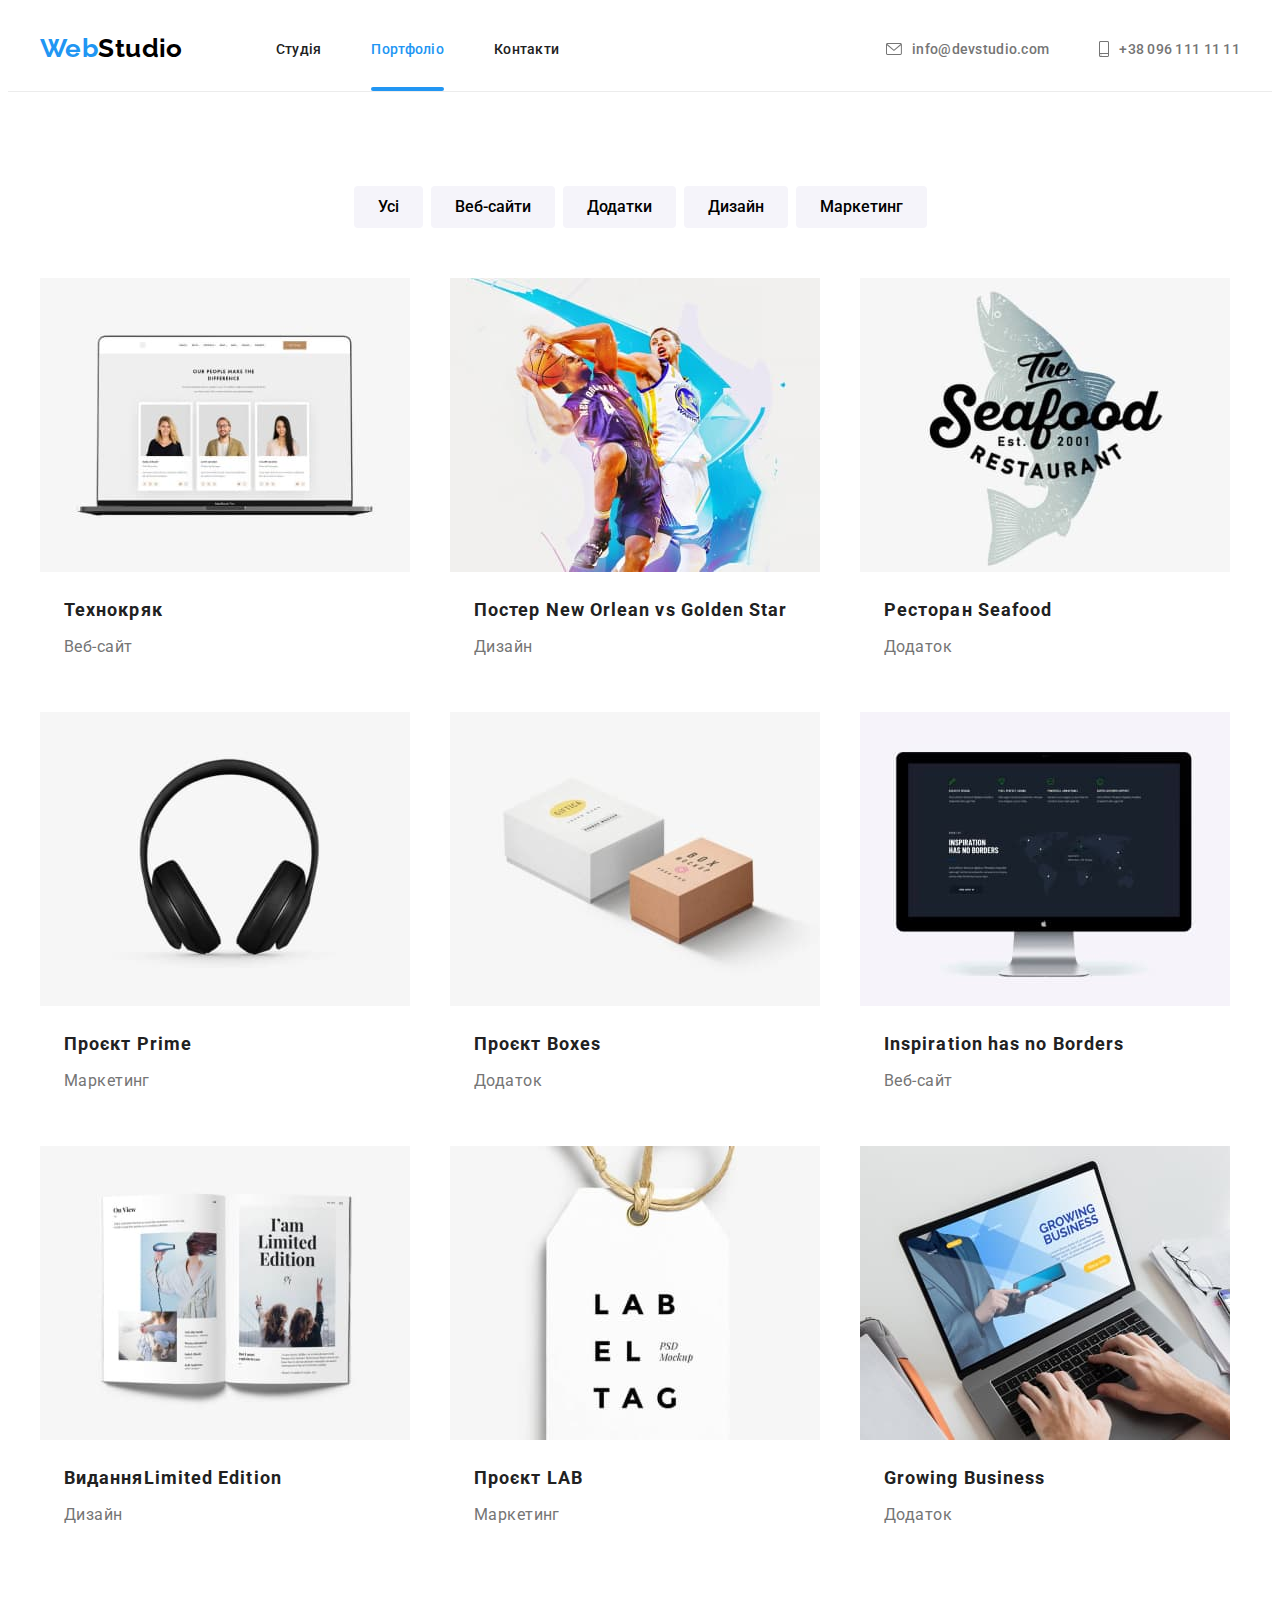
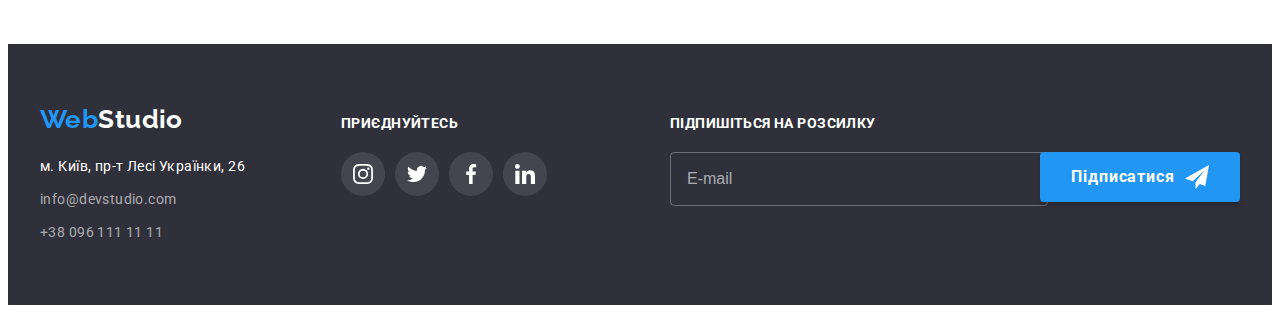
==== commit 1a055ad3: "delated placeholders" ====
--- a/portfolio.html
+++ b/portfolio.html
@@ -393,7 +393,7 @@
                 required
               />
             </label>
-            <button type="submit" class="subscribe-btn">
+            <button type="submit" class="subscribe-btn accent-btn">
               Підписатися
               <svg class="subscribe-icon" width="24" height="24">
                 <use href="./images/icons.svg#icon-icon-send"></use>
--- a/css/main.min.css
+++ b/css/main.min.css
@@ -1 +1 @@
-:root{--main-color: #212121;--main-background-color: #ffffff;--text-color: #757575;--hero-color: #ffffff;--hero-btn-activ-background-color: #188ce8;--active-link-color: #2196f3;--active-btn-color: #ffffff;--active-btn-background-color: #2196f3;--logo-color: #2196f3;--studio-header-color: #000000;--studio-footer-color: #ffffff;--footer-link-color: rgba(255, 255, 255, 0.6);--logo-font: "Raleway", sans-serif;--hero-footer-background-color: #2f303a;--border-color: #ececec;--team-background-color: #f5f4fa;--clients-background-color: #f5f5f5;--active-icon-background-color: #d9d9d9;--gap: 30px;--icon-fill: #afb1b8;--footer-icon-fill: #ffffff}h1,h2,h3,h4,h5,h6,p,ul{margin:0;padding-left:0}img{display:block;max-width:100%;height:auto}.list{list-style:none}.link{text-decoration:none}.link:hover,.link:focus{color:var(--active-link-color)}.btn{display:block;font-family:inherit;cursor:pointer}.btn:hover,.btn:focus,.btn:active{color:var(--active-btn-color);background-color:var(--active-btn-background-color)}.section{padding:94px 0}.section-title{margin-bottom:50px;text-align:center;font-size:36px;line-height:1.16}.visually-hidden{position:absolute;white-space:nowrap;width:1px;height:1px;overflow:hidden;border:0;padding:0;clip:rect(0 0 0 0);-webkit-clip-path:inset(50%);clip-path:inset(50%);margin:-1px}.container{width:1200px;padding:0 15px;margin:0 auto}.form-comment,.form-input{display:block;width:100%;height:40px;font-size:12px;line-height:1.16;letter-spacing:.01em;color:var(--main-color);border:1px solid rgba(33,33,33,.2);border-radius:4px;outline:rgba(0,0,0,0);transition:border 250ms cubic-bezier(0.4, 0, 0.2, 1)}.subscribe-btn,.form-btn,.hero-btn{display:block;margin:0 auto;height:50px;font-family:inherit;font-weight:700;font-size:16px;line-height:1.88;letter-spacing:.06em;border-radius:4px;border:none;color:var(--hero-color);background-color:var(--active-btn-background-color);box-shadow:0px 4px 4px rgba(0,0,0,.15);transition:background-color 250ms cubic-bezier(0.4, 0, 0.2, 1),color 250ms cubic-bezier(0.4, 0, 0.2, 1);cursor:pointer}.subscribe-btn:hover,.form-btn:hover,.hero-btn:hover,.subscribe-btn:focus,.form-btn:focus,.hero-btn:focus,.subscribe-btn:active,.form-btn:active,.hero-btn:active{background-color:var(--hero-btn-activ-background-color)}body{font-family:"Roboto",sans-serif;font-size:14px;letter-spacing:.03em;color:var(--main-color);background-color:var(--main-background-color)}.header-logo{font-family:var(--logo-font);font-weight:700;font-size:26px;line-height:1.19;margin-right:93px;padding-top:24px;padding-bottom:25px;color:var(--logo-color)}.header-logo span{color:var(--studio-header-color)}.header{border-bottom:1px solid var(--border-color)}.header .container{display:flex;align-items:center}.header-nav{display:flex;align-items:center}.nav-list,.header-list-contacts{display:flex;align-items:center;gap:50px}.nav-item{padding:32px 0}.nav-item .current{color:var(--active-link-color)}.nav-item .current::after{content:"";display:block;position:absolute;width:100%;bottom:-2px;border-bottom:4px solid var(--active-link-color);border-radius:2px}.nav-link{color:var(--main-color)}.nav-link,.nav-link .contact-link{position:relative;padding:32px 0;font-weight:500;line-height:1.33;letter-spacing:.02em;transition:color 250ms cubic-bezier(0.4, 0, 0.2, 1)}.header-contacts{display:flex;align-items:center;margin-left:auto}.contact-link{display:flex;align-items:center;justify-content:center;gap:10px;color:var(--text-color)}.contact-link-icon{fill:currentColor}.hero{padding:200px 0;margin:0 auto;max-width:1600px;background-color:var(--hero-footer-background-color);background-image:linear-gradient(rgba(47, 48, 58, 0.4), rgba(47, 48, 58, 0.4)),url(../images/hero.jpg);background-repeat:no-repeat;background-position:center;background-size:cover}.hero-title{text-align:center;margin:0 auto;margin-bottom:30px;max-width:696px;color:var(--hero-color);font-weight:900;font-size:44px;line-height:1.36;letter-spacing:.06em;text-transform:uppercase}.hero-btn{min-width:216px}.backdrop{position:fixed;padding:40px;top:0;left:0;width:100%;height:100%;background-color:rgba(0,0,0,.2);transition:opacity 250ms cubic-bezier(0.4, 0, 0.2, 1),visibility 250ms cubic-bezier(0.4, 0, 0.2, 1)}.backdrop.is-hidden{opacity:0;visibility:hidden;pointer-events:none}.backdrop.is-hidden .modal{transform:translate(-50%, -50%) scaley(0);transition:transform 250ms cubic-bezier(0.4, 0, 0.2, 1)}.modal{position:absolute;padding:40px;top:50%;left:50%;transform:translate(-50%, -50%);width:528px;height:581px;background-color:var(--main-background-color);box-shadow:0px 1px 3px rgba(0,0,0,.12),0px 1px 1px rgba(0,0,0,.14),0px 2px 1px rgba(0,0,0,.2);border-radius:4px;transform:translate(-50%, -50%) scaley(1);transition:transform 250ms cubic-bezier(0.4, 0, 0.2, 1)}.modal-close-btn{position:absolute;display:flex;align-items:center;justify-content:center;padding:0;top:8px;right:8px;width:30px;height:30px;color:var(--studio-header-color);background-color:var(--hero-color);border:1px solid rgba(0,0,0,.1);border-radius:50%;outline:rgba(0,0,0,0);transition:color 250ms cubic-bezier(0.4, 0, 0.2, 1),border 250ms cubic-bezier(0.4, 0, 0.2, 1);cursor:pointer}.modal-close-btn:hover,.modal-close-btn:focus{color:var(--active-btn-background-color);border-color:var(--active-btn-background-color)}.modal-close-btn .icon-close{fill:currentColor}.modal-title{margin-bottom:12px;text-align:center;font-weight:700;font-size:20px;line-height:1.15}.form-item:not(:last-child){margin-bottom:10px}.form-text{display:block;margin-bottom:4px;font-size:12px;line-height:1.16;letter-spacing:.01em;color:var(--text-color)}.input-wrap{position:relative}.form-input{padding-left:42px}.form-input:focus{border:1px solid var(--active-link-color)}.form-input:focus+.icon-input{fill:var(--active-link-color)}.icon-input{position:absolute;top:50%;left:12px;transform:translatey(-50%);transition:fill 250ms cubic-bezier(0.4, 0, 0.2, 1)}.comment{margin-bottom:20px}.form-comment{padding:12px 16px;resize:none;height:120px}.form-comment:focus{border:1px solid var(--active-link-color)}.form-comment::-moz-placeholder{font-size:12px;line-height:1.16;letter-spacing:.01em;color:rgba(117,117,117,.5)}.form-comment:-ms-input-placeholder{font-size:12px;line-height:1.16;letter-spacing:.01em;color:rgba(117,117,117,.5)}.form-comment::placeholder{font-size:12px;line-height:1.16;letter-spacing:.01em;color:rgba(117,117,117,.5)}.agreement{padding-left:5px;color:var(--active-link-color);transition:color 250ms cubic-bezier(0.4, 0, 0.2, 1)}.agreement:focus{color:var(--hero-btn-activ-background-color);outline-color:var(--active-link-color)}.checkbox-text{display:flex;justify-content:center;align-items:center;line-height:1.71;color:var(--text-color);cursor:pointer}.checkbox-text span{display:flex;justify-content:center;align-items:center;margin-right:7px;width:16px;height:15px;border:2px solid var(--main-color);border-radius:3px;fill:rgba(0,0,0,0);transition:border 250ms cubic-bezier(0.4, 0, 0.2, 1),fill 250ms cubic-bezier(0.4, 0, 0.2, 1)}.checkbox-input:checked+.checkbox-text span{background-color:var(--active-btn-background-color);border-color:rgba(0,0,0,0);fill:var(--active-btn-color)}.checkbox-input:focus+.checkbox-text span{border-color:var(--active-btn-background-color)}.form-btn{margin-top:30px;min-width:200px;outline:rgba(0,0,0,0)}.features-title{margin-bottom:10px;margin-top:30px;font-size:14px;line-height:1.33;text-transform:uppercase}.features-list,.team-list{display:flex;justify-content:center;gap:30px}.features-item{max-width:270px}.features-icon{display:flex;align-items:center;justify-content:center;height:120px;background-color:var(--team-background-color);border-radius:4px}.features-text{line-height:1.71;color:var(--text-color)}.gallery.section{padding-top:0}.gallery-list{display:flex;gap:30px}.gallery-item{position:relative}.label{position:absolute;bottom:0;width:100%;padding:27px 0;font-weight:700;line-height:1.14;text-align:center;text-transform:uppercase;color:#fff;background-color:rgba(47,48,58,.8)}.team{background-color:var(--team-background-color)}.team-item{background-color:var(--main-background-color);box-shadow:0px 1px 3px rgba(0,0,0,.12),0px 1px 1px rgba(0,0,0,.14),0px 2px 1px rgba(0,0,0,.2);border-radius:0px 0px 4px 4px}.team-content{padding:30px 0}.team-name{text-align:center;margin-bottom:10px;font-weight:500;font-size:16px;line-height:1.18}.team-item-text{text-align:center;margin-bottom:16px;font-size:16px;line-height:1.18;color:var(--text-color)}.team-soc-list,.clients-list,.footer-soc-list{display:flex;align-items:center;justify-content:center;gap:10px}.team-soc-item{width:44px;height:44px}.team-soc-link,.clients-link,.footer-soc-link{display:flex;align-items:center;justify-content:center;width:100%;height:100%;border-radius:50%;color:var(--icon-fill);transition:color 250ms cubic-bezier(0.4, 0, 0.2, 1),background-color 250ms cubic-bezier(0.4, 0, 0.2, 1)}.team-soc-link:hover,.team-soc-link:focus,.clients-link:hover,.clients-link:focus,.footer-soc-link:hover,.footer-soc-link:focus{color:var(--active-btn-color);background-color:var(--active-btn-background-color)}.team-soc-icon{fill:currentColor}.clients-list{gap:var(--gap)}.clients-items{width:calc((100% - 150px)/6);height:92px}.clients-link{width:100%;height:100%;border:1px solid var(--icon-fill);border-radius:4px;color:var(--icon-fill);transition:border-color 250ms cubic-bezier(0.4, 0, 0.2, 1),color 250ms cubic-bezier(0.4, 0, 0.2, 1)}.clients-link:hover,.clients-link:focus{color:var(--active-link-color);border-color:var(--active-link-color)}.clients-icon,.footer-soc-icon{fill:currentColor}.footer-logo{color:var(--logo-color);font-family:var(--logo-font);font-weight:700;font-size:26px;line-height:1.19}.footer-logo span{color:var(--studio-footer-color)}.footer{padding:60px 0;background-color:var(--hero-footer-background-color)}.footer .container{display:flex;justify-content:center;align-items:baseline;gap:70px}.footer-address{margin-top:20px;margin-left:auto;min-width:231px}.footer-item:not(:last-child){margin-bottom:9px}.footer-contacts{font-style:normal;line-height:1.71;color:rgba(255,255,255,.6);transition:color 250ms cubic-bezier(0.4, 0, 0.2, 1)}.address,.social{color:var(--studio-footer-color)}.footer-soc-title,.subscribe-title{text-align:start;margin-bottom:20px;font-size:14px;line-height:1.14;text-transform:uppercase}.footer-soc-list{gap:10px}.footer-soc-item{width:44px;height:44px}.footer-soc-link{width:100%;height:100%;color:var(--footer-icon-fill);background-color:rgba(255,255,255,.1);transition:background-color 250ms cubic-bezier(0.4, 0, 0.2, 1)}.footer-soc-link:hover,.footer-soc-link:focus{background-color:var(--active-btn-background-color)}.footer-soc-icon{width:20px;height:20px}.subscribe{margin-left:auto;color:var(--studio-footer-color)}.subscribe-form{display:flex;gap:12px}.subscribe-label{width:358px;height:50px}.subscribe-label .subscribe-input{padding-left:16px;width:100%;height:100%;font-size:16px;line-height:1.25;color:var(--studio-footer-color);outline:rgba(0,0,0,0);background-color:rgba(33,150,243,0);border:1px solid rgba(255,255,255,.3);border-radius:4px}.subscribe-label .subscribe-input::-moz-placeholder{font-size:16px;line-height:1.25;color:rgba(255,255,255,.6)}.subscribe-label .subscribe-input:-ms-input-placeholder{font-size:16px;line-height:1.25;color:rgba(255,255,255,.6)}.subscribe-label .subscribe-input::placeholder{font-size:16px;line-height:1.25;color:rgba(255,255,255,.6)}.subscribe-btn{display:flex;justify-content:center;align-items:center;gap:10px;min-width:200px}.filter-list{display:flex;justify-content:center;margin:0 auto;margin-bottom:50px;gap:8px}.filter-btn{display:block;text-align:center;padding:6px 22px;border-radius:4px;border-color:rgba(0,0,0,0);font-family:inherit;font-weight:500;font-size:16px;line-height:1.62;background-color:#f5f4fa;cursor:pointer;transition:color 250ms cubic-bezier(0.4, 0, 0.2, 1),background-color 250ms cubic-bezier(0.4, 0, 0.2, 1),box-shadow 250ms cubic-bezier(0.4, 0, 0.2, 1)}.filter-btn:hover,.filter-btn:focus{background-color:var(--active-btn-background-color);color:var(--active-btn-color);box-shadow:0px 3px 1px rgba(0,0,0,.1),0px 1px 2px rgba(0,0,0,.08),0px 2px 2px rgba(0,0,0,.12)}.portfolio-link{display:block;margin:0;text-decoration:none;transition:box-shadow 250ms cubic-bezier(0.4, 0, 0.2, 1)}.portfolio-link:hover,.portfolio-link:focus{box-shadow:0px 1px 1px rgba(0,0,0,.12),0px 4px 4px rgba(0,0,0,.06),1px 4px 6px rgba(0,0,0,.16)}.portfolio-cards-list{display:flex;flex-wrap:wrap;justify-content:center;margin-top:calc(-1*var(--gap));margin-left:calc(-1*var(--gap))}.cards-title{margin-bottom:4px;color:var(--main-color);font-size:18px;line-height:2;letter-spacing:.06em}.portfolio-cards-item{margin-top:var(--gap);margin-left:var(--gap);flex-basis:calc(33.3333333333% - var(--gap))}.box{position:relative;overflow:hidden;width:370px;height:294px}.box:hover .overlay{transform:translateX(0)}.overlay{position:absolute;padding:63px 24px;top:0;left:0;width:100%;height:100%;background-color:rgba(33,150,243,.9);transform:translatey(101%);transition:transform 250ms cubic-bezier(0.4, 0, 0.2, 1)}.box-content{font-size:18px;line-height:1.56;color:#fff}.cards-content{padding:20px 24px;border:0,1px solid #eee,1px solid #eee,1px solid #eee}.portfolio-cards-text{color:var(--text-color);font-size:16px;line-height:1.88}/*# sourceMappingURL=main.min.css.map */+:root{--main-color: #212121;--main-background-color: #ffffff;--text-color: #757575;--hero-color: #ffffff;--hero-btn-activ-background-color: #188ce8;--active-link-color: #2196f3;--active-btn-color: #ffffff;--active-btn-background-color: #2196f3;--logo-color: #2196f3;--studio-header-color: #000000;--studio-footer-color: #ffffff;--footer-link-color: rgba(255, 255, 255, 0.6);--logo-font: "Raleway", sans-serif;--hero-footer-background-color: #2f303a;--border-color: #ececec;--team-background-color: #f5f4fa;--clients-background-color: #f5f5f5;--active-icon-background-color: #d9d9d9;--gap: 30px;--icon-fill: #afb1b8;--footer-icon-fill: #ffffff}h1,h2,h3,h4,h5,h6,p,ul{margin:0;padding-left:0}img{display:block;max-width:100%;height:auto}.list{list-style:none}.link{text-decoration:none}.link:hover,.link:focus{color:var(--active-link-color)}.btn{display:block;font-family:inherit;cursor:pointer}.btn:hover,.btn:focus,.btn:active{color:var(--active-btn-color);background-color:var(--active-btn-background-color)}.section{padding:94px 0}.section-title{margin-bottom:50px;text-align:center;font-size:36px;line-height:1.16}.visually-hidden{position:absolute;white-space:nowrap;width:1px;height:1px;overflow:hidden;border:0;padding:0;clip:rect(0 0 0 0);-webkit-clip-path:inset(50%);clip-path:inset(50%);margin:-1px}.container{width:1200px;padding:0 15px;margin:0 auto}.form-comment,.form-input{display:block;width:100%;height:40px;font-size:12px;line-height:1.16;letter-spacing:.01em;color:var(--main-color);border:1px solid rgba(33,33,33,.2);border-radius:4px;outline:rgba(0,0,0,0);transition:border 250ms cubic-bezier(0.4, 0, 0.2, 1)}.subscribe-btn,.form-btn,.hero-btn{display:block;margin:0 auto;height:50px;font-family:inherit;font-weight:700;font-size:16px;line-height:1.88;letter-spacing:.06em;border-radius:4px;border:none;color:var(--hero-color);background-color:var(--active-btn-background-color);box-shadow:0px 4px 4px rgba(0,0,0,.15);transition:background-color 250ms cubic-bezier(0.4, 0, 0.2, 1),color 250ms cubic-bezier(0.4, 0, 0.2, 1);cursor:pointer}.subscribe-btn:hover,.form-btn:hover,.hero-btn:hover,.subscribe-btn:focus,.form-btn:focus,.hero-btn:focus,.subscribe-btn:active,.form-btn:active,.hero-btn:active{background-color:var(--hero-btn-activ-background-color)}body{font-family:"Roboto",sans-serif;font-size:14px;letter-spacing:.03em;color:var(--main-color);background-color:var(--main-background-color)}.header-logo{font-family:var(--logo-font);font-weight:700;font-size:26px;line-height:1.19;margin-right:93px;padding-top:24px;padding-bottom:25px;color:var(--logo-color)}.header-logo span{color:var(--studio-header-color)}.header{border-bottom:1px solid var(--border-color)}.header .container{display:flex;align-items:center}.header-nav{display:flex;align-items:center}.nav-list,.header-list-contacts{display:flex;align-items:center;gap:50px}.nav-item{padding:32px 0}.nav-item .current{color:var(--active-link-color)}.nav-item .current::after{content:"";display:block;position:absolute;width:100%;bottom:-2px;border-bottom:4px solid var(--active-link-color);border-radius:2px}.nav-link{color:var(--main-color)}.nav-link,.contact-link{position:relative;padding:32px 0;font-weight:500;line-height:1.33;letter-spacing:.02em;transition:color 250ms cubic-bezier(0.4, 0, 0.2, 1)}.header-contacts{display:flex;align-items:center;margin-left:auto}.contact-link{display:flex;align-items:center;justify-content:center;gap:10px;color:var(--text-color)}.contact-link-icon{fill:currentColor}.hero{padding:200px 0;margin:0 auto;max-width:1600px;background-color:var(--hero-footer-background-color);background-image:linear-gradient(rgba(47, 48, 58, 0.4), rgba(47, 48, 58, 0.4)),url(../images/hero.jpg);background-repeat:no-repeat;background-position:center;background-size:cover}.hero-title{text-align:center;margin:0 auto;margin-bottom:30px;max-width:696px;color:var(--hero-color);font-weight:900;font-size:44px;line-height:1.36;letter-spacing:.06em;text-transform:uppercase}.hero-btn{min-width:216px}.backdrop{position:fixed;padding:40px;top:0;left:0;width:100%;height:100%;background-color:rgba(0,0,0,.2);transition:opacity 250ms cubic-bezier(0.4, 0, 0.2, 1),visibility 250ms cubic-bezier(0.4, 0, 0.2, 1)}.backdrop.is-hidden{opacity:0;visibility:hidden;pointer-events:none}.backdrop.is-hidden .modal{transform:translate(-50%, -50%) scaley(0);transition:transform 250ms cubic-bezier(0.4, 0, 0.2, 1)}.modal{position:absolute;padding:40px;top:50%;left:50%;transform:translate(-50%, -50%);width:528px;height:581px;background-color:var(--main-background-color);box-shadow:0px 1px 3px rgba(0,0,0,.12),0px 1px 1px rgba(0,0,0,.14),0px 2px 1px rgba(0,0,0,.2);border-radius:4px;transform:translate(-50%, -50%) scaley(1);transition:transform 250ms cubic-bezier(0.4, 0, 0.2, 1)}.modal-close-btn{position:absolute;display:flex;align-items:center;justify-content:center;padding:0;top:8px;right:8px;width:30px;height:30px;color:var(--studio-header-color);background-color:var(--hero-color);border:1px solid rgba(0,0,0,.1);border-radius:50%;outline:rgba(0,0,0,0);transition:color 250ms cubic-bezier(0.4, 0, 0.2, 1),border 250ms cubic-bezier(0.4, 0, 0.2, 1);cursor:pointer}.modal-close-btn:hover,.modal-close-btn:focus{color:var(--active-btn-background-color);border-color:var(--active-btn-background-color)}.modal-close-btn .icon-close{fill:currentColor}.modal-title{margin-bottom:12px;text-align:center;font-weight:700;font-size:20px;line-height:1.15}.form-item:not(:last-child){margin-bottom:10px}.form-text{display:block;margin-bottom:4px;font-size:12px;line-height:1.16;letter-spacing:.01em;color:var(--text-color)}.input-wrap{position:relative}.form-input{padding-left:42px}.form-input:focus{border:1px solid var(--active-link-color)}.icon-input{position:absolute;top:50%;left:12px;transform:translatey(-50%);transition:fill 250ms cubic-bezier(0.4, 0, 0.2, 1)}.form-input:focus+.icon-input{fill:var(--active-link-color)}.comment{margin-bottom:20px}.form-comment{padding:12px 16px;resize:none;height:120px}.form-comment:focus{border:1px solid var(--active-link-color)}.form-comment::-moz-placeholder{font-size:12px;line-height:1.16;letter-spacing:.01em;color:rgba(117,117,117,.5)}.form-comment:-ms-input-placeholder{font-size:12px;line-height:1.16;letter-spacing:.01em;color:rgba(117,117,117,.5)}.form-comment::placeholder{font-size:12px;line-height:1.16;letter-spacing:.01em;color:rgba(117,117,117,.5)}.agreement{padding-left:5px;color:var(--active-link-color);transition:color 250ms cubic-bezier(0.4, 0, 0.2, 1)}.agreement:focus{color:var(--hero-btn-activ-background-color);outline-color:var(--active-link-color)}.checkbox-text{display:flex;justify-content:center;align-items:center;line-height:1.71;color:var(--text-color);cursor:pointer}.checkbox-text span{display:flex;justify-content:center;align-items:center;margin-right:7px;width:16px;height:15px;border:2px solid var(--main-color);border-radius:3px;fill:rgba(0,0,0,0);transition:border 250ms cubic-bezier(0.4, 0, 0.2, 1),fill 250ms cubic-bezier(0.4, 0, 0.2, 1)}.checkbox-input:checked+.checkbox-text span{background-color:var(--active-btn-background-color);border-color:rgba(0,0,0,0);fill:var(--active-btn-color)}.checkbox-input:focus+.checkbox-text span{border-color:var(--active-btn-background-color)}.form-btn{margin-top:30px;min-width:200px;outline:rgba(0,0,0,0)}.features-title{margin-bottom:10px;margin-top:30px;font-size:14px;line-height:1.33;text-transform:uppercase}.features-list,.team-list{display:flex;justify-content:center;gap:30px}.features-item{max-width:270px}.features-icon{display:flex;align-items:center;justify-content:center;height:120px;background-color:var(--team-background-color);border-radius:4px}.features-text{line-height:1.71;color:var(--text-color)}.gallery.section{padding-top:0}.gallery-list{display:flex;gap:30px}.gallery-item{position:relative}.label{position:absolute;bottom:0;width:100%;padding:27px 0;font-weight:700;line-height:1.14;text-align:center;text-transform:uppercase;color:#fff;background-color:rgba(47,48,58,.8)}.team{background-color:var(--team-background-color)}.team-item{background-color:var(--main-background-color);box-shadow:0px 1px 3px rgba(0,0,0,.12),0px 1px 1px rgba(0,0,0,.14),0px 2px 1px rgba(0,0,0,.2);border-radius:0px 0px 4px 4px}.team-item-text{text-align:center;margin-bottom:16px;font-size:16px;line-height:1.18;color:var(--text-color)}.team-content{padding:30px 0}.team-name{text-align:center;margin-bottom:10px;font-weight:500;font-size:16px;line-height:1.18}.team-soc-item{width:44px;height:44px}.team-soc-icon{fill:currentColor}.team-soc-list,.clients-list,.footer-soc-list{display:flex;align-items:center;justify-content:center;gap:10px}.team-soc-link,.footer-soc-link{display:flex;align-items:center;justify-content:center;width:100%;height:100%;border-radius:50%;color:var(--icon-fill);transition:color 250ms cubic-bezier(0.4, 0, 0.2, 1),background-color 250ms cubic-bezier(0.4, 0, 0.2, 1)}.team-soc-link:hover,.team-soc-link:focus,.footer-soc-link:hover,.footer-soc-link:focus{color:var(--active-btn-color);background-color:var(--active-btn-background-color)}.clients-list{gap:var(--gap)}.clients-items{width:calc((100% - 150px)/6);height:92px}.clients-link{display:flex;align-items:center;justify-content:center;width:100%;height:100%;border:1px solid var(--icon-fill);border-radius:4px;color:var(--icon-fill);transition:border-color 250ms cubic-bezier(0.4, 0, 0.2, 1),color 250ms cubic-bezier(0.4, 0, 0.2, 1)}.clients-link:hover,.clients-link:focus{color:var(--active-link-color);border-color:var(--active-link-color)}.clients-icon,.footer-soc-icon{fill:currentColor}.footer-logo{color:var(--logo-color);font-family:var(--logo-font);font-weight:700;font-size:26px;line-height:1.19}.footer-logo span{color:var(--studio-footer-color)}.footer{padding:60px 0;background-color:var(--hero-footer-background-color)}.footer .container{display:flex;justify-content:center;align-items:baseline;gap:70px}.footer-address{margin-top:20px;margin-left:auto;min-width:231px}.footer-item:not(:last-child){margin-bottom:9px}.footer-contacts{font-style:normal;line-height:1.71;color:rgba(255,255,255,.6);transition:color 250ms cubic-bezier(0.4, 0, 0.2, 1)}.address,.social{color:var(--studio-footer-color)}.footer-soc-title,.subscribe-title{text-align:start;margin-bottom:20px;font-size:14px;line-height:1.14;text-transform:uppercase}.footer-soc-list{gap:10px}.footer-soc-item{width:44px;height:44px}.footer-soc-link{width:100%;height:100%;color:var(--footer-icon-fill);background-color:rgba(255,255,255,.1);transition:background-color 250ms cubic-bezier(0.4, 0, 0.2, 1)}.footer-soc-link:hover,.footer-soc-link:focus{background-color:var(--active-btn-background-color)}.footer-soc-icon{width:20px;height:20px}.subscribe{margin-left:auto;color:var(--studio-footer-color)}.subscribe-form{display:flex;gap:12px}.subscribe-label{width:358px;height:50px}.subscribe-input{padding-left:16px;width:100%;height:100%;font-size:16px;line-height:1.25;color:var(--studio-footer-color);outline:rgba(0,0,0,0);background-color:rgba(33,150,243,0);border:1px solid rgba(255,255,255,.3);border-radius:4px}.subscribe-input::-moz-placeholder{font-size:16px;line-height:1.25;color:rgba(255,255,255,.6)}.subscribe-input:-ms-input-placeholder{font-size:16px;line-height:1.25;color:rgba(255,255,255,.6)}.subscribe-input::placeholder{font-size:16px;line-height:1.25;color:rgba(255,255,255,.6)}.subscribe-btn{display:flex;justify-content:center;align-items:center;gap:10px;min-width:200px}.filter-list{display:flex;justify-content:center;margin:0 auto;margin-bottom:50px;gap:8px}.filter-btn{display:block;text-align:center;padding:6px 22px;border-radius:4px;border-color:rgba(0,0,0,0);font-family:inherit;font-weight:500;font-size:16px;line-height:1.62;background-color:#f5f4fa;cursor:pointer;transition:color 250ms cubic-bezier(0.4, 0, 0.2, 1),background-color 250ms cubic-bezier(0.4, 0, 0.2, 1),box-shadow 250ms cubic-bezier(0.4, 0, 0.2, 1)}.filter-btn:hover,.filter-btn:focus{background-color:var(--active-btn-background-color);color:var(--active-btn-color);box-shadow:0px 3px 1px rgba(0,0,0,.1),0px 1px 2px rgba(0,0,0,.08),0px 2px 2px rgba(0,0,0,.12)}.portfolio-link{display:block;margin:0;text-decoration:none;transition:box-shadow 250ms cubic-bezier(0.4, 0, 0.2, 1)}.portfolio-link:hover,.portfolio-link:focus{box-shadow:0px 1px 1px rgba(0,0,0,.12),0px 4px 4px rgba(0,0,0,.06),1px 4px 6px rgba(0,0,0,.16)}.portfolio-cards-list{display:flex;flex-wrap:wrap;justify-content:center;margin-top:calc(-1*var(--gap));margin-left:calc(-1*var(--gap))}.cards-title{margin-bottom:4px;color:var(--main-color);font-size:18px;line-height:2;letter-spacing:.06em}.portfolio-cards-item{margin-top:var(--gap);margin-left:var(--gap);flex-basis:calc(33.3333333333% - var(--gap))}.box{position:relative;overflow:hidden;width:370px;height:294px}.box:hover .overlay{transform:translateX(0)}.overlay{position:absolute;padding:63px 24px;top:0;left:0;width:100%;height:100%;background-color:rgba(33,150,243,.9);transform:translatey(101%);transition:transform 250ms cubic-bezier(0.4, 0, 0.2, 1)}.box-content{font-size:18px;line-height:1.56;color:#fff}.cards-content{padding:20px 24px;border:0,1px solid #eee,1px solid #eee,1px solid #eee}.portfolio-cards-text{color:var(--text-color);font-size:16px;line-height:1.88}/*# sourceMappingURL=main.min.css.map */